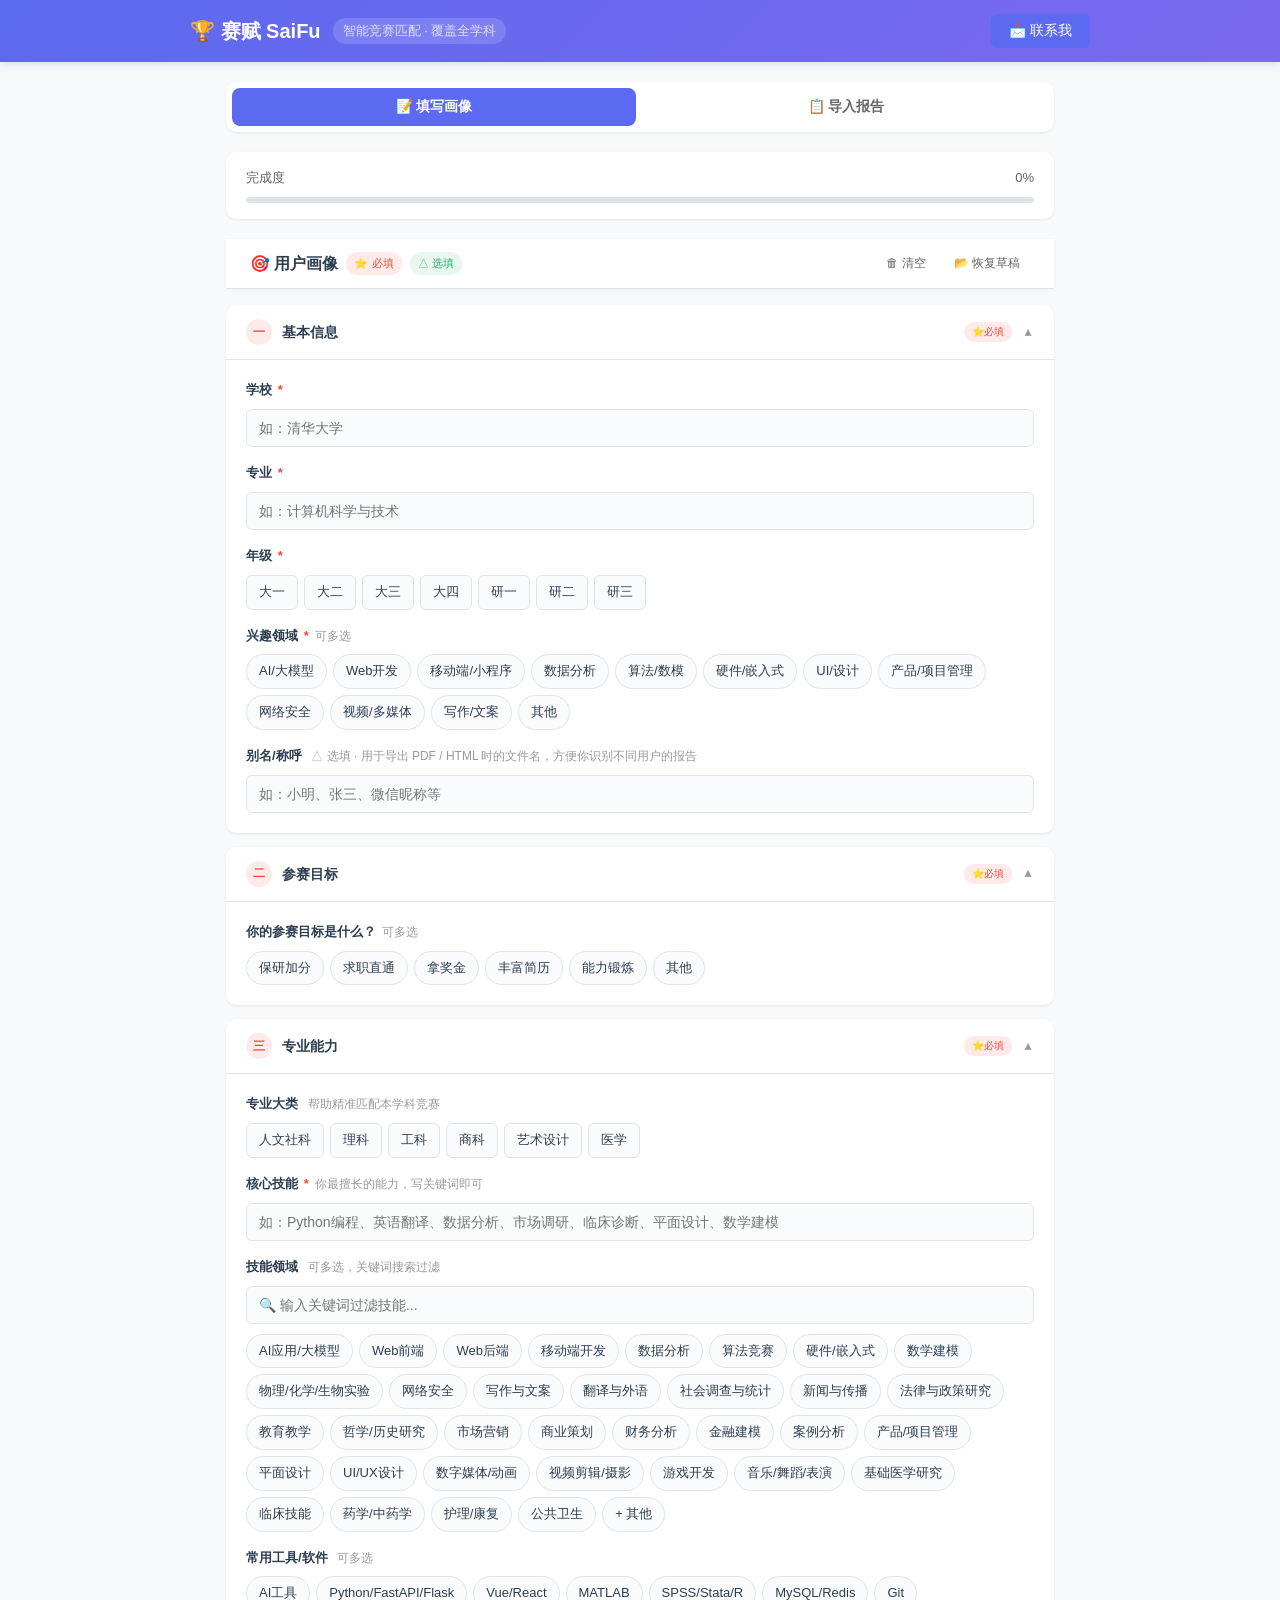
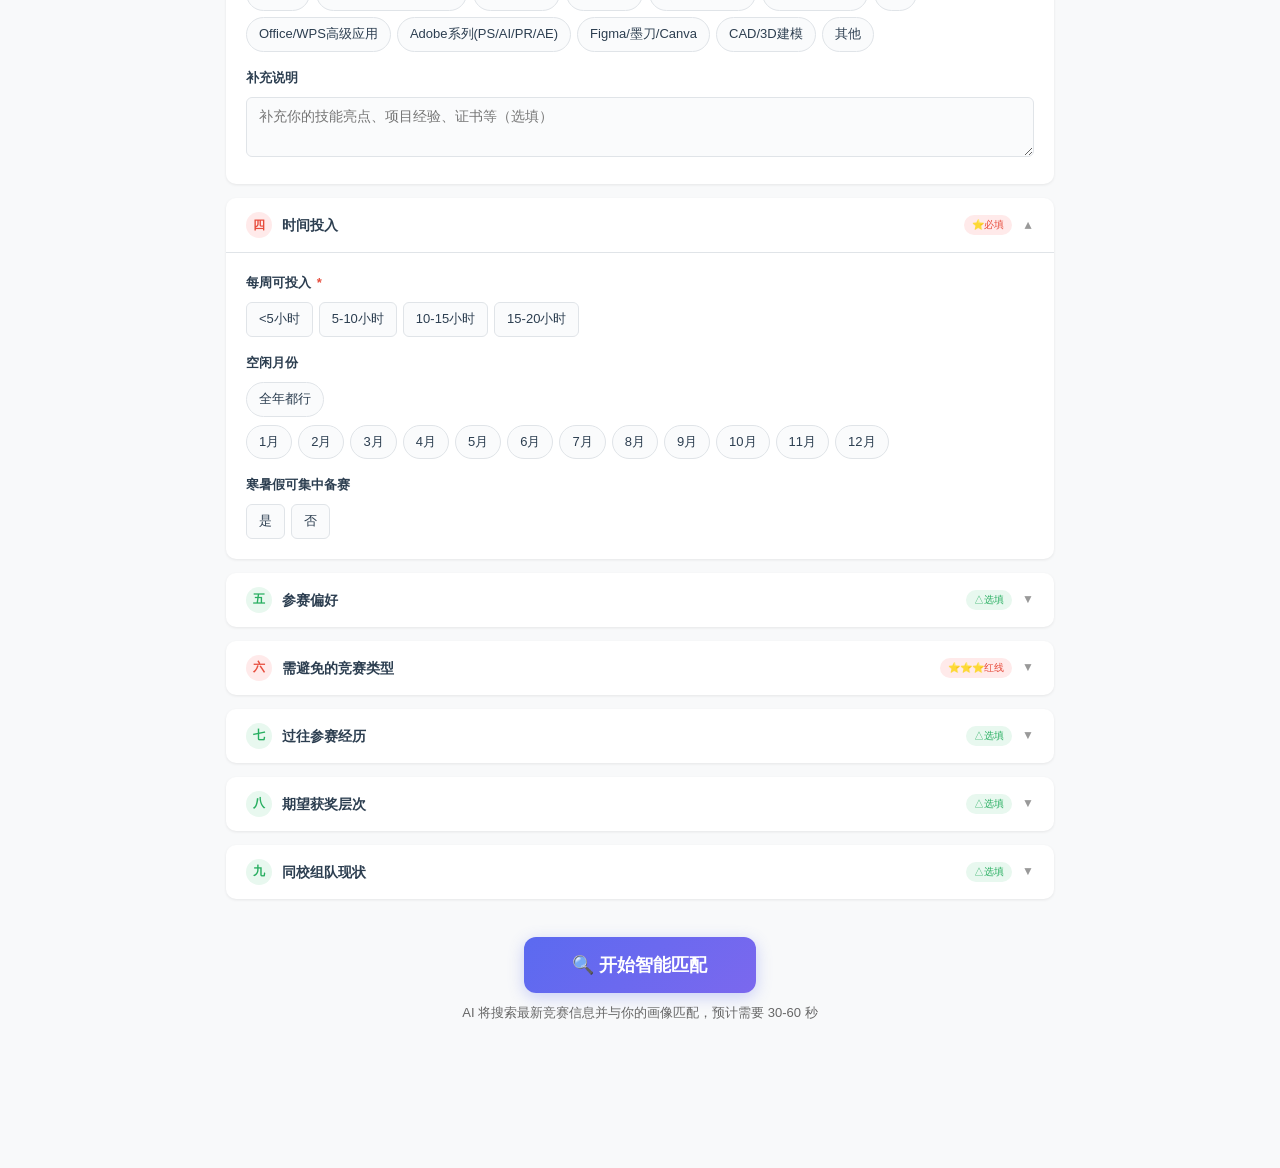
==== saifu/index.html @ d4b2bee2 "feat: 竞赛卡片折叠展示 - 卡片默认折叠，只显示竞赛名/匹配度/类别/焦点/截止日期 - 点击标题行展开完整内容（竞赛内容/匹配理由/好处/避坑/推荐指数） - 折叠态分数缩小、去分隔线，展开态" ====
<!DOCTYPE html>
<html lang="zh-CN">
<head>
<meta charset="UTF-8">
<meta name="viewport" content="width=device-width, initial-scale=1.0">
<title>赛赋 SaiFu - 智能竞赛匹配</title>
<link rel="stylesheet" href="css/style.css">
<style>
/* ══════════════════════════════════════════
   表单样式 — 来自用户画像表单，适配 saifu
   ══════════════════════════════════════════ */
:root {
  --bg: #f8f9fa; --card-bg: #fff; --text-main: #2c3e50; --text-secondary: #666;
  --border: #e0e4e8; --accent: #5b6af0; --accent-light: #eef0ff;
  --accent-hover: #4a55d4; --required: #e74c3c; --optional: #27ae60;
  --shadow: 0 1px 3px rgba(0,0,0,0.08); --radius: 10px;
}
body { font-family: -apple-system,BlinkMacSystemFont,"Segoe UI","PingFang SC","Microsoft YaHei",sans-serif; background: var(--bg); color: var(--text-main); line-height: 1.6; padding-bottom: 100px; }

.btn {
  padding: 8px 18px; border: none; border-radius: 6px; font-size: 14px; cursor: pointer;
  font-weight: 500; transition: all 0.2s; display: inline-flex; align-items: center; gap: 6px;
}
.btn-primary { background: var(--accent); color: #fff; }
.btn-primary:hover { background: var(--accent-hover); }
.btn-outline { background: #fff; color: var(--accent); border: 1px solid var(--accent); }
.btn-outline:hover { background: var(--accent-light); }
.btn-ghost { background: transparent; color: var(--text-secondary); }
.btn-ghost:hover { background: #f0f0f0; }
.btn-sm { padding: 4px 10px; font-size: 12px; }

.header { background: #fff; border-bottom: 1px solid var(--border); padding: 12px 24px; position: sticky; top: 56px; z-index: 99; box-shadow: 0 1px 4px rgba(0,0,0,0.04); display: flex; align-items: center; justify-content: space-between; flex-wrap: wrap; gap: 12px; }
.header h2 { font-size: 16px; font-weight: 700; color: var(--text-main); }
.header .badge { font-size: 11px; padding: 3px 8px; border-radius: 20px; font-weight: 500; }
.badge-required { background: #ffeaea; color: var(--required); }
.badge-optional { background: #e8f8ef; color: var(--optional); }
.header-actions { display: flex; gap: 8px; flex-wrap: wrap; }

/* 表单区块 — 复用 saifu 的 .section 结构 */
.section { background: #fff; border-radius: var(--radius); box-shadow: var(--shadow); margin-bottom: 14px; overflow: hidden; }
.section-header { padding: 14px 20px; cursor: pointer; display: flex; align-items: center; gap: 10px; user-select: none; transition: background 0.15s; }
.section-header:hover { background: #fafbfc; }
.section.open .section-header { border-bottom: 1px solid var(--border); }
.section-num { width: 26px; height: 26px; border-radius: 50%; display: flex; align-items: center; justify-content: center; font-size: 12px; font-weight: 700; flex-shrink: 0; }
.num-required { background: #ffeaea; color: var(--required); }
.num-optional { background: #e8f8ef; color: var(--optional); }
.section-title { flex: 1; font-size: 14px; font-weight: 600; }
.section-badge { font-size: 10px; padding: 2px 8px; border-radius: 10px; }
.section-arrow { font-size: 12px; color: #999; transition: transform 0.3s; }
.section.open .section-arrow { transform: rotate(180deg); }
.section-body { display: none; padding: 20px; }
.section.open .section-body { display: block; }

.field { margin-bottom: 16px; }
.field:last-child { margin-bottom: 0; }
.field-label { font-size: 13px; font-weight: 600; color: var(--text-main); margin-bottom: 8px; display: block; }
.field-label .required-star { color: var(--required); margin-left: 2px; }
.field-hint { font-size: 12px; color: #999; font-weight: 400; margin-left: 6px; }

input[type="text"], input[type="url"], textarea, select {
  width: 100%; padding: 10px 12px; border: 1px solid var(--border); border-radius: 6px;
  font-size: 14px; font-family: inherit; color: var(--text-main); background: #fafbfc;
  transition: border 0.2s, box-shadow 0.2s;
}
input:focus, textarea:focus, select:focus { outline: none; border-color: var(--accent); box-shadow: 0 0 0 3px var(--accent-light); }
textarea { resize: vertical; min-height: 60px; }

.option-group { display: flex; flex-wrap: wrap; gap: 6px; }
.option-item { display: flex; align-items: center; gap: 6px; }
.option-item input[type="checkbox"], .option-item input[type="radio"] { display: none; }
.option-tag {
  display: inline-flex; align-items: center; gap: 4px;
  padding: 6px 12px; border: 1px solid var(--border); border-radius: 20px;
  font-size: 13px; cursor: pointer; transition: all 0.15s; background: #fafbfc;
  user-select: none;
}
.option-tag:hover { border-color: var(--accent); background: var(--accent-light); }
.option-item input:checked + .option-tag { background: var(--accent); color: #fff; border-color: var(--accent); }
.option-group.radio-group .option-tag { border-radius: 6px; }

.inline-other { margin-top: 6px; display: none; padding-left: 4px; }
.inline-other.show { display: flex; gap: 8px; align-items: center; }
.inline-other input { width: 200px; }
.sub-field { margin-left: 24px; padding-left: 12px; border-left: 2px solid var(--border); }

/* 卡片折叠 */
.comp-card.collapsed .card-body,
.comp-card.collapsed .card-footer { display: none; }
.comp-card .card-header { cursor: pointer; user-select: none; }
.comp-card.collapsed .card-header { border-bottom: none; }
.comp-card.collapsed .card-score { font-size: 18px; font-weight: 700; }
.comp-card .card-toggle { font-size: 11px; color: #bbb; transition: transform 0.3s; margin-left: auto; }
.comp-card:not(.collapsed) .card-toggle { transform: rotate(180deg); color: var(--accent); }
.tag-deadline { background: #fce4ec; color: #c62828; }

/* 技能搜索过滤 */
.skill-filter {
  width: 100%; padding: 9px 12px; border: 1px solid var(--border); border-radius: 8px;
  font-size: 13px; background: #fafbfc; transition: border 0.2s, box-shadow 0.2s;
}
.skill-filter:focus { outline: none; border-color: var(--accent); box-shadow: 0 0 0 3px var(--accent-light); }
.option-item.skill-hidden { display: none; }
.no-skill-match { display: none; font-size: 13px; color: #999; padding: 8px 0; }
.no-skill-match.show { display: block; }

/* Toast */
.toast { position: fixed; bottom: 30px; left: 50%; transform: translateX(-50%); background: #333; color: #fff; padding: 10px 24px; border-radius: 20px; font-size: 14px; z-index: 2000; opacity: 0; transition: opacity 0.3s; pointer-events: none; }
.toast.show { opacity: 1; }

/* ── 调研历史面板 ── */
.history-panel { background: #fff; border-radius: var(--radius); box-shadow: var(--shadow); margin-bottom: 14px; overflow: hidden; display: none; }
.history-panel.show { display: block; }
.history-header { padding: 12px 20px; display: flex; align-items: center; justify-content: space-between; border-bottom: 1px solid var(--border); }
.history-header h3 { font-size: 14px; font-weight: 600; }
.history-clear { font-size: 12px; color: #999; cursor: pointer; background: none; border: none; }
.history-clear:hover { color: var(--required); }
.history-item { border-bottom: 1px solid #f0f0f0; }
.history-item:last-child { border-bottom: none; }
.history-item-bar { padding: 10px 20px; cursor: pointer; display: flex; align-items: center; gap: 10px; user-select: none; transition: background 0.15s; }
.history-item-bar:hover { background: #fafbfc; }
.history-dot { width: 8px; height: 8px; border-radius: 50%; background: var(--accent); flex-shrink: 0; }
.history-time { font-size: 12px; color: #999; white-space: nowrap; }
.history-alias { font-size: 13px; font-weight: 600; color: var(--text-main); }
.history-count { font-size: 12px; color: var(--text-secondary); margin-left: auto; white-space: nowrap; }
.history-arrow { font-size: 10px; color: #999; transition: transform 0.3s; flex-shrink: 0; }
.history-item.open .history-arrow { transform: rotate(180deg); }
.history-item-delete { font-size: 11px; color: #ccc; cursor: pointer; background: none; border: none; padding: 2px 6px; flex-shrink: 0; }
.history-item-delete:hover { color: var(--required); }
.history-body { display: none; padding: 0 20px 16px; border-top: 1px dashed #eee; }
.history-item.open .history-body { display: block; }
.history-body .card-grid { margin-top: 12px; }
.history-empty { padding: 20px; text-align: center; color: #999; font-size: 13px; }

@media (max-width: 600px) {
  .container { padding: 12px 10px; }
  .section-body { padding: 14px; }
  .option-group { gap: 6px; }
  .option-tag {
    padding: 9px 14px; font-size: 14px; min-height: 44px;
    display: inline-flex; align-items: center;
  }
  .header { padding: 10px 14px; flex-direction: column; align-items: flex-start; }
  .header h2 { font-size: 14px; }
}
</style>
</head>
<body>

<!-- 顶部导航栏 -->
<nav class="navbar">
  <div class="nav-inner">
    <a href="#" class="nav-brand">🏆 赛赋 SaiFu</a>
    <span class="nav-tag">智能竞赛匹配 · 覆盖全学科</span>
    <button class="btn btn-primary btn-contact" onclick="showContactModal()" style="margin-left:auto;">📩 联系我</button>
  </div>
</nav>

<div class="container">

  <!-- Tab 切换 -->
  <div class="tab-switch">
    <button class="tab-btn active" id="tabFormBtn" onclick="switchTab('form')">📝 填写画像</button>
    <button class="tab-btn" id="tabImportBtn" onclick="switchTab('import')">📋 导入报告</button>
  </div>

  <!-- 进度条 -->
  <div class="progress-wrap">
    <div class="progress-info"><span>完成度</span><span id="progressPercent">0%</span></div>
    <div class="progress-track"><div class="progress-fill" id="progressFill"></div></div>
  </div>

  <!-- 表单区 -->
  <div id="formArea">
    <div class="header">
      <div style="display:flex;align-items:center;gap:8px;flex-wrap:wrap;">
        <h2>🎯 用户画像</h2>
        <span class="badge badge-required">⭐ 必填</span>
        <span class="badge badge-optional">△ 选填</span>
      </div>
      <div class="header-actions">
        <button class="btn btn-ghost btn-sm" onclick="clearForm()" title="清除所有填写内容">🗑 清空</button>
        <button class="btn btn-ghost btn-sm" onclick="loadSaved()" title="恢复上次保存的草稿">📂 恢复草稿</button>
      </div>
    </div>

    <form id="profileForm" onsubmit="return false;" style="margin-top:16px;">

    <!-- ===== 一、基本信息 ===== -->
    <div class="section open" id="sec-basic">
      <div class="section-header" onclick="toggleFormSection('sec-basic')">
        <span class="section-num num-required">一</span>
        <span class="section-title">基本信息</span>
        <span class="section-badge badge-required">⭐必填</span>
        <span class="section-arrow">▼</span>
      </div>
      <div class="section-body">
        <div class="field">
          <label class="field-label">学校 <span class="required-star">*</span></label>
          <input type="text" id="school" placeholder="如：清华大学" oninput="autoSave()">
        </div>
        <div class="field">
          <label class="field-label">专业 <span class="required-star">*</span></label>
          <input type="text" id="major" placeholder="如：计算机科学与技术" oninput="autoSave()">
        </div>
        <div class="field">
          <label class="field-label">年级 <span class="required-star">*</span></label>
          <div class="option-group radio-group" id="grade-group">
            <label class="option-item"><input type="radio" name="grade" value="大一" onchange="autoSave()"><span class="option-tag">大一</span></label>
            <label class="option-item"><input type="radio" name="grade" value="大二" onchange="autoSave()"><span class="option-tag">大二</span></label>
            <label class="option-item"><input type="radio" name="grade" value="大三" onchange="autoSave()"><span class="option-tag">大三</span></label>
            <label class="option-item"><input type="radio" name="grade" value="大四" onchange="autoSave()"><span class="option-tag">大四</span></label>
            <label class="option-item"><input type="radio" name="grade" value="研一" onchange="autoSave()"><span class="option-tag">研一</span></label>
            <label class="option-item"><input type="radio" name="grade" value="研二" onchange="autoSave()"><span class="option-tag">研二</span></label>
            <label class="option-item"><input type="radio" name="grade" value="研三" onchange="autoSave()"><span class="option-tag">研三</span></label>
          </div>
        </div>
        <div class="field">
          <label class="field-label">兴趣领域 <span class="required-star">*</span><span class="field-hint">可多选</span></label>
          <div class="option-group" id="interests-group">
            <label class="option-item"><input type="checkbox" name="interests" value="AI/大模型" onchange="autoSave()"><span class="option-tag">AI/大模型</span></label>
            <label class="option-item"><input type="checkbox" name="interests" value="Web开发" onchange="autoSave()"><span class="option-tag">Web开发</span></label>
            <label class="option-item"><input type="checkbox" name="interests" value="移动端/小程序" onchange="autoSave()"><span class="option-tag">移动端/小程序</span></label>
            <label class="option-item"><input type="checkbox" name="interests" value="数据分析" onchange="autoSave()"><span class="option-tag">数据分析</span></label>
            <label class="option-item"><input type="checkbox" name="interests" value="算法/数模" onchange="autoSave()"><span class="option-tag">算法/数模</span></label>
            <label class="option-item"><input type="checkbox" name="interests" value="硬件/嵌入式" onchange="autoSave()"><span class="option-tag">硬件/嵌入式</span></label>
            <label class="option-item"><input type="checkbox" name="interests" value="UI/设计" onchange="autoSave()"><span class="option-tag">UI/设计</span></label>
            <label class="option-item"><input type="checkbox" name="interests" value="产品/项目管理" onchange="autoSave()"><span class="option-tag">产品/项目管理</span></label>
            <label class="option-item"><input type="checkbox" name="interests" value="网络安全" onchange="autoSave()"><span class="option-tag">网络安全</span></label>
            <label class="option-item"><input type="checkbox" name="interests" value="视频/多媒体" onchange="autoSave()"><span class="option-tag">视频/多媒体</span></label>
            <label class="option-item"><input type="checkbox" name="interests" value="写作/文案" onchange="autoSave()"><span class="option-tag">写作/文案</span></label>
            <label class="option-item"><input type="checkbox" name="interests" value="__OTHER__" onchange="toggleOther('interests-other');autoSave()"><span class="option-tag">其他</span></label>
          </div>
          <div class="inline-other" id="interests-other-wrap">
            <input type="text" id="interests-other" placeholder="请输入其他兴趣领域" oninput="autoSave()">
          </div>
        </div>
        <div class="field">
          <label class="field-label">别名/称呼 <span class="field-hint">△ 选填 · 用于导出 PDF / HTML 时的文件名，方便你识别不同用户的报告</span></label>
          <input type="text" id="alias" placeholder="如：小明、张三、微信昵称等" oninput="autoSave()">
        </div>
      </div>
    </div>

    <!-- ===== 二、参赛目标 ===== -->
    <div class="section open" id="sec-goals">
      <div class="section-header" onclick="toggleFormSection('sec-goals')">
        <span class="section-num num-required">二</span>
        <span class="section-title">参赛目标</span>
        <span class="section-badge badge-required">⭐必填</span>
        <span class="section-arrow">▼</span>
      </div>
      <div class="section-body">
        <div class="field">
          <label class="field-label">你的参赛目标是什么？<span class="field-hint">可多选</span></label>
          <div class="option-group" id="goals-group">
            <label class="option-item"><input type="checkbox" name="goals" value="保研加分" onchange="autoSave()"><span class="option-tag">保研加分</span></label>
            <label class="option-item"><input type="checkbox" name="goals" value="求职直通" onchange="autoSave()"><span class="option-tag">求职直通</span></label>
            <label class="option-item"><input type="checkbox" name="goals" value="拿奖金" onchange="autoSave()"><span class="option-tag">拿奖金</span></label>
            <label class="option-item"><input type="checkbox" name="goals" value="丰富简历" onchange="autoSave()"><span class="option-tag">丰富简历</span></label>
            <label class="option-item"><input type="checkbox" name="goals" value="能力锻炼" onchange="autoSave()"><span class="option-tag">能力锻炼</span></label>
            <label class="option-item"><input type="checkbox" name="goals" value="__OTHER__" onchange="toggleOther('goals-other');autoSave()"><span class="option-tag">其他</span></label>
          </div>
          <div class="inline-other" id="goals-other-wrap">
            <input type="text" id="goals-other" placeholder="请输入其他目标" oninput="autoSave()">
          </div>
        </div>
      </div>
    </div>

    <!-- ===== 三、专业能力 ===== -->
    <div class="section open" id="sec-skills">
      <div class="section-header" onclick="toggleFormSection('sec-skills')">
        <span class="section-num num-required">三</span>
        <span class="section-title">专业能力</span>
        <span class="section-badge badge-required">⭐必填</span>
        <span class="section-arrow">▼</span>
      </div>
      <div class="section-body">
        <div class="field">
          <label class="field-label">专业大类 <span class="field-hint">帮助精准匹配本学科竞赛</span></label>
          <div class="option-group radio-group" id="major-category-group">
            <label class="option-item"><input type="radio" name="major-category" value="人文社科" onchange="autoSave()"><span class="option-tag">人文社科</span></label>
            <label class="option-item"><input type="radio" name="major-category" value="理科" onchange="autoSave()"><span class="option-tag">理科</span></label>
            <label class="option-item"><input type="radio" name="major-category" value="工科" onchange="autoSave()"><span class="option-tag">工科</span></label>
            <label class="option-item"><input type="radio" name="major-category" value="商科" onchange="autoSave()"><span class="option-tag">商科</span></label>
            <label class="option-item"><input type="radio" name="major-category" value="艺术设计" onchange="autoSave()"><span class="option-tag">艺术设计</span></label>
            <label class="option-item"><input type="radio" name="major-category" value="医学" onchange="autoSave()"><span class="option-tag">医学</span></label>
          </div>
        </div>
        <div class="field">
          <label class="field-label">核心技能 <span class="required-star">*</span><span class="field-hint">你最擅长的能力，写关键词即可</span></label>
          <input type="text" id="core-skills" placeholder="如：Python编程、英语翻译、数据分析、市场调研、临床诊断、平面设计、数学建模" oninput="autoSave()">
        </div>
        <div class="field">
          <label class="field-label">技能领域 <span class="field-hint">可多选，关键词搜索过滤</span></label>
          <input type="text" class="skill-filter" id="skill-filter" placeholder="🔍 输入关键词过滤技能..." oninput="filterSkillTags()" style="margin-bottom:10px;">
          <div class="no-skill-match" id="no-skill-match">⚠️ 没有匹配的技能，试试其他关键词</div>
          <div class="option-group" id="tech-direction-group">
            <!-- 技术与工程 -->
            <label class="option-item" data-skill-keywords="ai 人工智能 大模型 llm"><input type="checkbox" name="tech-direction" value="AI应用/大模型" onchange="autoSave()"><span class="option-tag">AI应用/大模型</span></label>
            <label class="option-item" data-skill-keywords="前端 web react vue 编程"><input type="checkbox" name="tech-direction" value="Web前端" onchange="autoSave()"><span class="option-tag">Web前端</span></label>
            <label class="option-item" data-skill-keywords="后端 服务端 编程 api"><input type="checkbox" name="tech-direction" value="Web后端" onchange="autoSave()"><span class="option-tag">Web后端</span></label>
            <label class="option-item" data-skill-keywords="移动 app ios android 手机"><input type="checkbox" name="tech-direction" value="移动端开发" onchange="autoSave()"><span class="option-tag">移动端开发</span></label>
            <label class="option-item" data-skill-keywords="数据 统计 python pandas 可视化"><input type="checkbox" name="tech-direction" value="数据分析" onchange="autoSave()"><span class="option-tag">数据分析</span></label>
            <label class="option-item" data-skill-keywords="算法 竞赛 leetcode acm"><input type="checkbox" name="tech-direction" value="算法竞赛" onchange="autoSave()"><span class="option-tag">算法竞赛</span></label>
            <label class="option-item" data-skill-keywords="硬件 嵌入式 单片机 iot"><input type="checkbox" name="tech-direction" value="硬件/嵌入式" onchange="autoSave()"><span class="option-tag">硬件/嵌入式</span></label>
            <label class="option-item" data-skill-keywords="数学 建模 优化 仿真"><input type="checkbox" name="tech-direction" value="数学建模" onchange="autoSave()"><span class="option-tag">数学建模</span></label>
            <label class="option-item" data-skill-keywords="物理 化学 生物 实验 科研"><input type="checkbox" name="tech-direction" value="物理/化学/生物实验" onchange="autoSave()"><span class="option-tag">物理/化学/生物实验</span></label>
            <label class="option-item" data-skill-keywords="安全 网络 渗透 加密 攻防"><input type="checkbox" name="tech-direction" value="网络安全" onchange="autoSave()"><span class="option-tag">网络安全</span></label>
            <!-- 人文社科 -->
            <label class="option-item" data-skill-keywords="写作 文案 内容 编辑 文字"><input type="checkbox" name="tech-direction" value="写作与文案" onchange="autoSave()"><span class="option-tag">写作与文案</span></label>
            <label class="option-item" data-skill-keywords="翻译 外语 英语 日语 语言"><input type="checkbox" name="tech-direction" value="翻译与外语" onchange="autoSave()"><span class="option-tag">翻译与外语</span></label>
            <label class="option-item" data-skill-keywords="调查 统计 问卷 社会 调研"><input type="checkbox" name="tech-direction" value="社会调查与统计" onchange="autoSave()"><span class="option-tag">社会调查与统计</span></label>
            <label class="option-item" data-skill-keywords="新闻 传播 媒体 运营 自媒体"><input type="checkbox" name="tech-direction" value="新闻与传播" onchange="autoSave()"><span class="option-tag">新闻与传播</span></label>
            <label class="option-item" data-skill-keywords="法律 政策 法规 研究"><input type="checkbox" name="tech-direction" value="法律与政策研究" onchange="autoSave()"><span class="option-tag">法律与政策研究</span></label>
            <label class="option-item" data-skill-keywords="教育 教学 培训 课程"><input type="checkbox" name="tech-direction" value="教育教学" onchange="autoSave()"><span class="option-tag">教育教学</span></label>
            <label class="option-item" data-skill-keywords="哲学 历史 人文 理论"><input type="checkbox" name="tech-direction" value="哲学/历史研究" onchange="autoSave()"><span class="option-tag">哲学/历史研究</span></label>
            <!-- 商科 -->
            <label class="option-item" data-skill-keywords="营销 市场 推广 品牌 运营"><input type="checkbox" name="tech-direction" value="市场营销" onchange="autoSave()"><span class="option-tag">市场营销</span></label>
            <label class="option-item" data-skill-keywords="商业 策划 创业 计划书 bp"><input type="checkbox" name="tech-direction" value="商业策划" onchange="autoSave()"><span class="option-tag">商业策划</span></label>
            <label class="option-item" data-skill-keywords="财务 会计 审计 报表"><input type="checkbox" name="tech-direction" value="财务分析" onchange="autoSave()"><span class="option-tag">财务分析</span></label>
            <label class="option-item" data-skill-keywords="金融 建模 投资 量化"><input type="checkbox" name="tech-direction" value="金融建模" onchange="autoSave()"><span class="option-tag">金融建模</span></label>
            <label class="option-item" data-skill-keywords="案例 分析 咨询 战略"><input type="checkbox" name="tech-direction" value="案例分析" onchange="autoSave()"><span class="option-tag">案例分析</span></label>
            <label class="option-item" data-skill-keywords="产品 项目管理 pm 经理"><input type="checkbox" name="tech-direction" value="产品/项目管理" onchange="autoSave()"><span class="option-tag">产品/项目管理</span></label>
            <!-- 设计与创意 -->
            <label class="option-item" data-skill-keywords="平面 设计 ps 视觉 海报"><input type="checkbox" name="tech-direction" value="平面设计" onchange="autoSave()"><span class="option-tag">平面设计</span></label>
            <label class="option-item" data-skill-keywords="ui ux 交互 界面 用户体验"><input type="checkbox" name="tech-direction" value="UI/UX设计" onchange="autoSave()"><span class="option-tag">UI/UX设计</span></label>
            <label class="option-item" data-skill-keywords="数字媒体 动画 3d 多媒体"><input type="checkbox" name="tech-direction" value="数字媒体/动画" onchange="autoSave()"><span class="option-tag">数字媒体/动画</span></label>
            <label class="option-item" data-skill-keywords="视频 剪辑 摄影 拍摄 后期"><input type="checkbox" name="tech-direction" value="视频剪辑/摄影" onchange="autoSave()"><span class="option-tag">视频剪辑/摄影</span></label>
            <label class="option-item" data-skill-keywords="游戏 开发 unity unreal 引擎"><input type="checkbox" name="tech-direction" value="游戏开发" onchange="autoSave()"><span class="option-tag">游戏开发</span></label>
            <label class="option-item" data-skill-keywords="音乐 舞蹈 表演 艺术 舞台"><input type="checkbox" name="tech-direction" value="音乐/舞蹈/表演" onchange="autoSave()"><span class="option-tag">音乐/舞蹈/表演</span></label>
            <!-- 医学 -->
            <label class="option-item" data-skill-keywords="医学 基础 研究 实验 生物"><input type="checkbox" name="tech-direction" value="基础医学研究" onchange="autoSave()"><span class="option-tag">基础医学研究</span></label>
            <label class="option-item" data-skill-keywords="临床 技能 诊断 治疗"><input type="checkbox" name="tech-direction" value="临床技能" onchange="autoSave()"><span class="option-tag">临床技能</span></label>
            <label class="option-item" data-skill-keywords="药学 中药 药物 制剂"><input type="checkbox" name="tech-direction" value="药学/中药学" onchange="autoSave()"><span class="option-tag">药学/中药学</span></label>
            <label class="option-item" data-skill-keywords="护理 康复 健康"><input type="checkbox" name="tech-direction" value="护理/康复" onchange="autoSave()"><span class="option-tag">护理/康复</span></label>
            <label class="option-item" data-skill-keywords="公共卫生 流行病 防疫 卫生"><input type="checkbox" name="tech-direction" value="公共卫生" onchange="autoSave()"><span class="option-tag">公共卫生</span></label>
            <label class="option-item"><input type="checkbox" name="tech-direction" value="__OTHER__" onchange="toggleOther('tech-direction-other');autoSave()"><span class="option-tag">+ 其他</span></label>
          </div>
          <div class="inline-other" id="tech-direction-other-wrap">
            <input type="text" id="tech-direction-other" placeholder="请输入其他技能领域" oninput="autoSave()">
          </div>
        </div>
        <div class="field">
          <label class="field-label">常用工具/软件 <span class="field-hint">可多选</span></label>
          <div class="option-group" id="tools-group" style="margin-bottom:4px;">
            <label class="option-item"><input type="checkbox" name="tools" value="ChatGPT/Claude/Copilot等AI工具" onchange="autoSave()"><span class="option-tag">AI工具</span></label>
            <label class="option-item"><input type="checkbox" name="tools" value="Python/FastAPI/Flask" onchange="autoSave()"><span class="option-tag">Python/FastAPI/Flask</span></label>
            <label class="option-item"><input type="checkbox" name="tools" value="Vue/React" onchange="autoSave()"><span class="option-tag">Vue/React</span></label>
            <label class="option-item"><input type="checkbox" name="tools" value="MATLAB" onchange="autoSave()"><span class="option-tag">MATLAB</span></label>
            <label class="option-item"><input type="checkbox" name="tools" value="SPSS/Stata/R" onchange="autoSave()"><span class="option-tag">SPSS/Stata/R</span></label>
            <label class="option-item"><input type="checkbox" name="tools" value="MySQL/Redis" onchange="autoSave()"><span class="option-tag">MySQL/Redis</span></label>
            <label class="option-item"><input type="checkbox" name="tools" value="Git" onchange="autoSave()"><span class="option-tag">Git</span></label>
            <label class="option-item"><input type="checkbox" name="tools" value="Office/WPS高级应用" onchange="autoSave()"><span class="option-tag">Office/WPS高级应用</span></label>
            <label class="option-item"><input type="checkbox" name="tools" value="Adobe系列(PS/AI/PR/AE)" onchange="autoSave()"><span class="option-tag">Adobe系列(PS/AI/PR/AE)</span></label>
            <label class="option-item"><input type="checkbox" name="tools" value="Figma/墨刀/Canva" onchange="autoSave()"><span class="option-tag">Figma/墨刀/Canva</span></label>
            <label class="option-item"><input type="checkbox" name="tools" value="CAD/3D建模" onchange="autoSave()"><span class="option-tag">CAD/3D建模</span></label>
            <label class="option-item"><input type="checkbox" name="tools" value="__OTHER__" onchange="toggleOther('tools-other');autoSave()"><span class="option-tag">其他</span></label>
          </div>
          <div class="inline-other" id="tools-other-wrap">
            <input type="text" id="tools-other" placeholder="请输入其他工具/软件" oninput="autoSave()">
          </div>
        </div>
        <div class="field">
          <label class="field-label">补充说明</label>
          <textarea id="skills-note" placeholder="补充你的技能亮点、项目经验、证书等（选填）" oninput="autoSave()"></textarea>
        </div>
      </div>
    </div>

    <!-- ===== 四、时间投入 ===== -->
    <div class="section open" id="sec-time">
      <div class="section-header" onclick="toggleFormSection('sec-time')">
        <span class="section-num num-required">四</span>
        <span class="section-title">时间投入</span>
        <span class="section-badge badge-required">⭐必填</span>
        <span class="section-arrow">▼</span>
      </div>
      <div class="section-body">
        <div class="field">
          <label class="field-label">每周可投入 <span class="required-star">*</span></label>
          <div class="option-group radio-group" id="weekly-hours-group">
            <label class="option-item"><input type="radio" name="weekly-hours" value="每周少于5小时" onchange="autoSave()"><span class="option-tag">&lt;5小时</span></label>
            <label class="option-item"><input type="radio" name="weekly-hours" value="每周5-10小时" onchange="autoSave()"><span class="option-tag">5-10小时</span></label>
            <label class="option-item"><input type="radio" name="weekly-hours" value="每周10-15小时" onchange="autoSave()"><span class="option-tag">10-15小时</span></label>
            <label class="option-item"><input type="radio" name="weekly-hours" value="每周15-20小时" onchange="autoSave()"><span class="option-tag">15-20小时</span></label>
          </div>
        </div>
        <div class="field">
          <label class="field-label">空闲月份</label>
          <div class="option-group" id="free-months-group" style="margin-bottom:8px;">
            <label class="option-item"><input type="checkbox" name="free-months" value="全年都行" onchange="handleYearRound(this);autoSave()"><span class="option-tag">全年都行</span></label>
          </div>
          <div id="specific-months-group" style="display:flex;flex-wrap:wrap;gap:6px;">
            <label class="option-item"><input type="checkbox" name="free-months" value="1月" onchange="autoSave()"><span class="option-tag">1月</span></label>
            <label class="option-item"><input type="checkbox" name="free-months" value="2月" onchange="autoSave()"><span class="option-tag">2月</span></label>
            <label class="option-item"><input type="checkbox" name="free-months" value="3月" onchange="autoSave()"><span class="option-tag">3月</span></label>
            <label class="option-item"><input type="checkbox" name="free-months" value="4月" onchange="autoSave()"><span class="option-tag">4月</span></label>
            <label class="option-item"><input type="checkbox" name="free-months" value="5月" onchange="autoSave()"><span class="option-tag">5月</span></label>
            <label class="option-item"><input type="checkbox" name="free-months" value="6月" onchange="autoSave()"><span class="option-tag">6月</span></label>
            <label class="option-item"><input type="checkbox" name="free-months" value="7月" onchange="autoSave()"><span class="option-tag">7月</span></label>
            <label class="option-item"><input type="checkbox" name="free-months" value="8月" onchange="autoSave()"><span class="option-tag">8月</span></label>
            <label class="option-item"><input type="checkbox" name="free-months" value="9月" onchange="autoSave()"><span class="option-tag">9月</span></label>
            <label class="option-item"><input type="checkbox" name="free-months" value="10月" onchange="autoSave()"><span class="option-tag">10月</span></label>
            <label class="option-item"><input type="checkbox" name="free-months" value="11月" onchange="autoSave()"><span class="option-tag">11月</span></label>
            <label class="option-item"><input type="checkbox" name="free-months" value="12月" onchange="autoSave()"><span class="option-tag">12月</span></label>
          </div>
        </div>
        <div class="field">
          <label class="field-label">寒暑假可集中备赛</label>
          <div class="option-group radio-group">
            <label class="option-item"><input type="radio" name="holiday-ready" value="是" onchange="autoSave()"><span class="option-tag">是</span></label>
            <label class="option-item"><input type="radio" name="holiday-ready" value="否" onchange="autoSave()"><span class="option-tag">否</span></label>
          </div>
        </div>
      </div>
    </div>

    <!-- ===== 五、参赛偏好 ===== -->
    <div class="section" id="sec-pref">
      <div class="section-header" onclick="toggleFormSection('sec-pref')">
        <span class="section-num num-optional">五</span>
        <span class="section-title">参赛偏好</span>
        <span class="section-badge badge-optional">△选填</span>
        <span class="section-arrow">▼</span>
      </div>
      <div class="section-body">
        <div class="field">
          <label class="field-label">赛事级别</label>
          <div class="option-group radio-group">
            <label class="option-item"><input type="radio" name="competition-level" value="不限" onchange="autoSave()"><span class="option-tag">不限</span></label>
            <label class="option-item"><input type="radio" name="competition-level" value="省级" onchange="autoSave()"><span class="option-tag">省级</span></label>
            <label class="option-item"><input type="radio" name="competition-level" value="国家级" onchange="autoSave()"><span class="option-tag">国家级</span></label>
            <label class="option-item"><input type="radio" name="competition-level" value="国际级" onchange="autoSave()"><span class="option-tag">国际级</span></label>
          </div>
        </div>
        <div class="field">
          <label class="field-label">个人/团队</label>
          <div class="option-group radio-group">
            <label class="option-item"><input type="radio" name="team-type" value="个人赛" onchange="autoSave()"><span class="option-tag">个人</span></label>
            <label class="option-item"><input type="radio" name="team-type" value="团队赛" onchange="autoSave()"><span class="option-tag">团队</span></label>
            <label class="option-item"><input type="radio" name="team-type" value="个人或团队均可" onchange="autoSave()"><span class="option-tag">均可</span></label>
          </div>
        </div>
        <div class="field">
          <label class="field-label">有指导老师吗</label>
          <div class="option-group radio-group">
            <label class="option-item"><input type="radio" name="has-advisor" value="有指导老师" onchange="autoSave()"><span class="option-tag">有</span></label>
            <label class="option-item"><input type="radio" name="has-advisor" value="没有指导老师" onchange="autoSave()"><span class="option-tag">暂无</span></label>
          </div>
        </div>
        <div class="field">
          <label class="field-label">接受跨校组队</label>
          <div class="option-group radio-group">
            <label class="option-item"><input type="radio" name="cross-school" value="可以跨校" onchange="autoSave()"><span class="option-tag">接受</span></label>
            <label class="option-item"><input type="radio" name="cross-school" value="不可以跨校" onchange="autoSave()"><span class="option-tag">不接受</span></label>
          </div>
        </div>
        <div class="field">
          <label class="field-label">比赛周期</label>
          <div class="option-group radio-group">
            <label class="option-item"><input type="radio" name="competition-duration" value="1天冲刺" onchange="autoSave()"><span class="option-tag">1天冲刺</span></label>
            <label class="option-item"><input type="radio" name="competition-duration" value="1-4周" onchange="autoSave()"><span class="option-tag">1-4周</span></label>
            <label class="option-item"><input type="radio" name="competition-duration" value="1-3个月" onchange="autoSave()"><span class="option-tag">1-3个月</span></label>
            <label class="option-item"><input type="radio" name="competition-duration" value="半年以上" onchange="autoSave()"><span class="option-tag">半年以上</span></label>
            <label class="option-item"><input type="radio" name="competition-duration" value="均可" onchange="autoSave()"><span class="option-tag">均可</span></label>
          </div>
        </div>
        <div class="field">
          <label class="field-label">比赛形式</label>
          <div class="option-group radio-group">
            <label class="option-item"><input type="radio" name="competition-format" value="线上提交" onchange="autoSave()"><span class="option-tag">线上提交</span></label>
            <label class="option-item"><input type="radio" name="competition-format" value="需现场答辩" onchange="autoSave()"><span class="option-tag">需现场答辩</span></label>
            <label class="option-item"><input type="radio" name="competition-format" value="均可" onchange="autoSave()"><span class="option-tag">均可</span></label>
          </div>
        </div>
        <div class="field">
          <label class="field-label">报名费</label>
          <div class="option-group radio-group">
            <label class="option-item"><input type="radio" name="registration-fee" value="免费" onchange="autoSave()"><span class="option-tag">免费优先</span></label>
            <label class="option-item"><input type="radio" name="registration-fee" value="100元以内" onchange="autoSave()"><span class="option-tag">200以内</span></label>
            <label class="option-item"><input type="radio" name="registration-fee" value="不限" onchange="autoSave()"><span class="option-tag">不限</span></label>
          </div>
        </div>
        <div class="field">
          <label class="field-label">语言</label>
          <div class="option-group radio-group">
            <label class="option-item"><input type="radio" name="language-pref" value="只中文" onchange="autoSave()"><span class="option-tag">只中文</span></label>
            <label class="option-item"><input type="radio" name="language-pref" value="英文也行" onchange="autoSave()"><span class="option-tag">英文也行</span></label>
          </div>
        </div>
      </div>
    </div>

    <!-- ===== 六、需避免的竞赛类型 ===== -->
    <div class="section" id="sec-avoid">
      <div class="section-header" onclick="toggleFormSection('sec-avoid')">
        <span class="section-num num-required">六</span>
        <span class="section-title">需避免的竞赛类型</span>
        <span class="section-badge badge-required">⭐⭐⭐红线</span>
        <span class="section-arrow">▼</span>
      </div>
      <div class="section-body">
        <div class="field">
          <label class="field-label">以下哪些类型你坚决不参加？<span class="field-hint">可多选，选中的会被排除</span></label>
          <div class="option-group" id="avoid-group">
            <label class="option-item"><input type="checkbox" name="avoid" value="纯商业计划书（无技术落地）" onchange="autoSave()"><span class="option-tag">纯商业计划书（无技术落地）</span></label>
            <label class="option-item"><input type="checkbox" name="avoid" value="纯笔试/死记硬背型" onchange="autoSave()"><span class="option-tag">纯笔试/死记硬背型</span></label>
            <label class="option-item"><input type="checkbox" name="avoid" value="需要长期出差/驻场" onchange="autoSave()"><span class="option-tag">需要长期出差/驻场</span></label>
            <label class="option-item"><input type="checkbox" name="avoid" value="报名费过高" onchange="toggleAvoidFee();autoSave()"><span class="option-tag">报名费过高</span></label>
            <label class="option-item"><input type="checkbox" name="avoid" value="对美术/设计有硬性要求" onchange="autoSave()"><span class="option-tag">对美术/设计有硬性要求</span></label>
            <label class="option-item"><input type="checkbox" name="avoid" value="必须全程线下" onchange="autoSave()"><span class="option-tag">必须全程线下</span></label>
            <label class="option-item"><input type="checkbox" name="avoid" value="比赛语言非中文" onchange="autoSave()"><span class="option-tag">比赛语言非中文</span></label>
            <label class="option-item"><input type="checkbox" name="avoid" value="__OTHER__" onchange="toggleOther('avoid-other');autoSave()"><span class="option-tag">其他</span></label>
          </div>
          <div class="inline-other" id="avoid-fee-wrap" style="margin-top:6px;">
            <span style="font-size:13px;color:#666;">超过</span>
            <input type="text" id="avoid-fee-amount" placeholder="金额" style="width:80px;display:inline;" oninput="autoSave()">
            <span style="font-size:13px;color:#666;">元不考虑</span>
          </div>
          <div class="inline-other" id="avoid-other-wrap">
            <input type="text" id="avoid-other" placeholder="请输入其他需避免的类型" oninput="autoSave()">
          </div>
        </div>
      </div>
    </div>

    <!-- ===== 七、过往参赛经历 ===== -->
    <div class="section" id="sec-history">
      <div class="section-header" onclick="toggleFormSection('sec-history')">
        <span class="section-num num-optional">七</span>
        <span class="section-title">过往参赛经历</span>
        <span class="section-badge badge-optional">△选填</span>
        <span class="section-arrow">▼</span>
      </div>
      <div class="section-body">
        <div class="field">
          <label class="field-label">最高获奖</label>
          <div class="option-group radio-group">
            <label class="option-item"><input type="radio" name="highest-award" value="无" onchange="autoSave()"><span class="option-tag">无</span></label>
            <label class="option-item"><input type="radio" name="highest-award" value="校级获奖" onchange="autoSave()"><span class="option-tag">校级</span></label>
            <label class="option-item"><input type="radio" name="highest-award" value="省级获奖" onchange="autoSave()"><span class="option-tag">省级</span></label>
            <label class="option-item"><input type="radio" name="highest-award" value="国家级获奖" onchange="autoSave()"><span class="option-tag">国家级</span></label>
            <label class="option-item"><input type="radio" name="highest-award" value="国际级获奖" onchange="autoSave()"><span class="option-tag">国际级</span></label>
          </div>
        </div>
        <div class="field">
          <label class="field-label">代表性项目<span class="field-hint">一句话说清楚你做了什么</span></label>
          <input type="text" id="project1" placeholder="项目1：如「用Python写了个自动抢课脚本」" oninput="autoSave()">
          <input type="text" id="project2" placeholder="项目2" style="margin-top:6px;" oninput="autoSave()">
          <input type="text" id="project3" placeholder="项目3" style="margin-top:6px;" oninput="autoSave()">
        </div>
        <div class="field">
          <label class="field-label">有作品集/GitHub吗</label>
          <div class="option-group radio-group" id="has-portfolio-group">
            <label class="option-item"><input type="radio" name="has-portfolio" value="有" onchange="togglePortfolioLink();autoSave()"><span class="option-tag">有</span></label>
            <label class="option-item"><input type="radio" name="has-portfolio" value="没有" onchange="togglePortfolioLink();autoSave()"><span class="option-tag">没有</span></label>
          </div>
          <div class="inline-other" id="portfolio-link-wrap">
            <input type="url" id="portfolio-link" placeholder="请输入链接" oninput="autoSave()">
          </div>
        </div>
      </div>
    </div>

    <!-- ===== 八、期望获奖层次 ===== -->
    <div class="section" id="sec-expectation">
      <div class="section-header" onclick="toggleFormSection('sec-expectation')">
        <span class="section-num num-optional">八</span>
        <span class="section-title">期望获奖层次</span>
        <span class="section-badge badge-optional">△选填</span>
        <span class="section-arrow">▼</span>
      </div>
      <div class="section-body">
        <div class="field">
          <label class="field-label">最低接受</label>
          <div class="option-group radio-group">
            <label class="option-item"><input type="radio" name="min-award" value="参与奖就行" onchange="autoSave()"><span class="option-tag">参与奖就行</span></label>
            <label class="option-item"><input type="radio" name="min-award" value="省级" onchange="autoSave()"><span class="option-tag">省级</span></label>
            <label class="option-item"><input type="radio" name="min-award" value="国家级" onchange="autoSave()"><span class="option-tag">国家级</span></label>
          </div>
        </div>
        <div class="field">
          <label class="field-label">理想目标</label>
          <input type="text" id="ideal-goal" placeholder="如：国家级一等奖" oninput="autoSave()">
        </div>
        <div class="field">
          <label class="field-label">策略</label>
          <div class="option-group radio-group">
            <label class="option-item"><input type="radio" name="strategy" value="含金量优先" onchange="autoSave()"><span class="option-tag">含金量优先</span></label>
            <label class="option-item"><input type="radio" name="strategy" value="兼顾含金量和概率" onchange="autoSave()"><span class="option-tag">兼顾含金量和概率</span></label>
            <label class="option-item"><input type="radio" name="strategy" value="拿奖概率优先" onchange="autoSave()"><span class="option-tag">拿奖概率优先</span></label>
          </div>
        </div>
      </div>
    </div>

    <!-- ===== 九、同校组队现状 ===== -->
    <div class="section" id="sec-team">
      <div class="section-header" onclick="toggleFormSection('sec-team')">
        <span class="section-num num-optional">九</span>
        <span class="section-title">同校组队现状</span>
        <span class="section-badge badge-optional">△选填</span>
        <span class="section-arrow">▼</span>
      </div>
      <div class="section-body">
        <div class="field">
          <label class="field-label">学校有实验室/战队吗</label>
          <div class="option-group radio-group">
            <label class="option-item"><input type="radio" name="has-lab" value="有" onchange="autoSave()"><span class="option-tag">有</span></label>
            <label class="option-item"><input type="radio" name="has-lab" value="没有" onchange="autoSave()"><span class="option-tag">没有</span></label>
            <label class="option-item"><input type="radio" name="has-lab" value="不清楚" onchange="autoSave()"><span class="option-tag">不清楚</span></label>
          </div>
        </div>
        <div class="field">
          <label class="field-label">愿意加入校内团队</label>
          <div class="option-group radio-group">
            <label class="option-item"><input type="radio" name="join-school-team" value="愿意" onchange="autoSave()"><span class="option-tag">愿意</span></label>
            <label class="option-item"><input type="radio" name="join-school-team" value="挑项目" onchange="autoSave()"><span class="option-tag">挑项目</span></label>
            <label class="option-item"><input type="radio" name="join-school-team" value="想自己组" onchange="autoSave()"><span class="option-tag">想自己组</span></label>
            <label class="option-item"><input type="radio" name="join-school-team" value="视情况" onchange="autoSave()"><span class="option-tag">视情况</span></label>
          </div>
        </div>
        <div class="field">
          <label class="field-label">需要匹配队友</label>
          <div class="option-group radio-group">
            <label class="option-item"><input type="radio" name="need-teammate" value="需要" onchange="autoSave()"><span class="option-tag">需要</span></label>
            <label class="option-item"><input type="radio" name="need-teammate" value="暂不需要" onchange="autoSave()"><span class="option-tag">暂不需要</span></label>
          </div>
        </div>
      </div>
    </div>

    </form>

    <!-- 匹配按钮 -->
    <div class="match-btn-wrap">
      <button class="btn-match" id="btnMatch" onclick="startMatch()">
        🔍 开始智能匹配
      </button>
      <p class="match-hint">AI 将搜索最新竞赛信息并与你的画像匹配，预计需要 30-60 秒</p>
    </div>
  </div>

  <!-- ── 导入报告面板 ── -->
  <div id="importArea" style="display:none;">
    <div class="section open" style="border-left: 3px solid var(--accent);">
      <div class="section-header" style="cursor:default;">
        <span class="section-num" style="background:var(--accent);">📋</span>
        <span class="section-title">粘贴用户报告</span>
        <span class="section-arrow" style="visibility:hidden;">▼</span>
      </div>
      <div class="section-body">
        <div class="field">
          <label class="field-label">用户微信发来的「赛赋·竞赛匹配报告」全文</label>
          <textarea id="reportText" placeholder="将用户微信发来的报告全文粘贴到这里...&#10;&#10;示例格式：&#10;📋 赛赋·竞赛匹配报告&#10;━━━━━━━━━━━━━━━━&#10;姓名：张三&#10;学校：清华大学&#10;专业：计算机科学与技术&#10;..." style="min-height:260px;font-size:13px;font-family:monospace;"></textarea>
        </div>
        <div class="match-btn-wrap">
          <button class="btn-match" id="btnResearch" onclick="startResearch()">
            🔍 开始调研
          </button>
          <p class="match-hint">AI 将解析报告数据，并对该用户进行个性化竞赛调研，预计需要 30-60 秒</p>
        </div>
      </div>
    </div>
  </div>

  <!-- 加载状态 -->
  <div id="loadingArea" style="display:none">
    <div class="loading-card">
      <div class="spinner"></div>
      <h3>AI 正在搜索和匹配竞赛...</h3>
      <div class="loading-steps">
        <div class="load-step" id="loadStep1">• 正在生成搜索关键词...</div>
        <div class="load-step" id="loadStep2">• 正在搜索最新竞赛信息...</div>
        <div class="load-step" id="loadStep3">• 正在进行 AI 智能匹配...</div>
        <div class="load-step" id="loadStep4">• 正在交叉验证和审查结果...</div>
      </div>
      <p class="loading-time">⏳ 预计需要 30-60 秒，请耐心等待</p>
    </div>
  </div>

  <!-- 错误提示 -->
  <div id="errorArea" style="display:none">
    <div class="error-card">
      <h3>⚠️ 匹配暂时不可用</h3>
      <p id="errorMsg">请稍后重试</p>
      <p class="error-hint">可能原因：网络波动 / 服务繁忙 / API 额度不足。如果多次失败，请联系小雷。</p>
      <button class="btn-retry" onclick="retryMatch()">🔄 重试</button>
    </div>
  </div>

  <!-- ══ 调研历史 ══ -->
  <div class="history-panel" id="historyPanel">
    <div class="history-header">
      <h3>📋 调研历史</h3>
      <button class="history-clear" onclick="clearAllHistory()">🗑 清空</button>
    </div>
    <div id="historyList"></div>
  </div>

  <!-- 结果展示 -->
  <div id="resultArea" style="display:none">
    <h2 class="result-title">🟢 报名中的竞赛</h2>
    <div class="card-grid" id="openCards"></div>

    <div id="resourceSection" style="display:none">
      <h2 class="result-title">📋 参考资源</h2>
      <div class="resource-list" id="resourceList"></div>
    </div>

    <div id="closedSection" style="display:none">
      <h2 class="result-title">🔴 已截止（可提前规划）</h2>
      <div class="card-grid" id="closedCards"></div>
    </div>

    <div class="tips-card" id="tipsArea"></div>

    <div id="adviceSection" style="display:none;">
      <h2 class="result-title">📝 备赛建议</h2>
      <div class="tips-card" id="adviceArea"></div>
    </div>

    <div id="risksSection" style="display:none;">
      <h2 class="result-title">⚠️ 风险提示</h2>
      <div class="tips-card" id="risksArea"></div>
    </div>

    <div class="tips-card" id="summaryArea" style="display:none;"></div>

    <!-- 导出按钮 -->
    <div class="export-buttons" id="exportButtons">
      <button class="btn btn-outline btn-export" onclick="printToPDF()">🖨 打印 PDF</button>
      <button class="btn btn-primary btn-export" onclick="saveAsHTML()">💾 保存 HTML</button>
      <p class="export-hint" id="exportHint1">💡 加载中...</p>
    </div>
  </div>

  <!-- ── 调研结果展示 ── -->
  <div id="researchResultArea" style="display:none">
    <h2 class="result-title">🏆 推荐竞赛</h2>
    <div class="card-grid" id="researchCards"></div>

    <div id="researchAdviceSection" style="display:none;">
      <h2 class="result-title">📝 备赛建议</h2>
      <div class="tips-card" id="researchAdvice"></div>
    </div>

    <div id="researchRisksSection" style="display:none;">
      <h2 class="result-title">⚠️ 风险提示</h2>
      <div class="tips-card" id="researchRisks"></div>
    </div>

    <div class="tips-card" id="researchSummaryArea" style="display:none;"></div>

    <!-- 导出按钮 -->
    <div class="export-buttons" id="researchExportButtons">
      <button class="btn btn-outline btn-export" onclick="printToPDF()">🖨 打印 PDF</button>
      <button class="btn btn-primary btn-export" onclick="saveAsHTML()">💾 保存 HTML</button>
      <p class="export-hint" id="exportHint2">💡 加载中...</p>
    </div>
  </div>

</div>

<!-- Toast -->
<div class="toast" id="toast"></div>

<!-- ── API Key 弹窗（免费次数用完后弹出）── -->
<div class="api-key-modal-overlay" id="apiKeyModal" onclick="hideApiKeyModal(true)">
  <div class="api-key-modal" onclick="event.stopPropagation()">
    <button class="api-key-modal-close" onclick="hideApiKeyModal(true)">&times;</button>
    <h3>🔐 免费次数已用完</h3>
    <p style="color:#666;font-size:13px;margin-bottom:16px;">
      你已使用 <strong id="apiKeyUsageCount">3</strong>/3 次免费匹配。继续使用需要你自己的 API Key。
    </p>

    <!-- 模型选择建议 -->
    <div class="api-key-tiers">
      <div class="tier-title">💡 模型越强，调研越精准 —— 但都很便宜</div>
      <div class="tier-row tier-pro">
        <span class="tier-name">🏆 旗舰</span>
        <span>DeepSeek v4-pro / 豆包 Pro</span>
        <span class="tier-price">~5 分/次</span>
        <span>重要比赛首选</span>
      </div>
      <div class="tier-row tier-mid">
        <span class="tier-name">⚡ 均衡</span>
        <span>DeepSeek v4-flash</span>
        <span class="tier-price">~1.6 分/次</span>
        <span>日常调研</span>
      </div>
      <div class="tier-row tier-lite">
        <span class="tier-name">💰 省钱</span>
        <span>豆包 Seed 2.0 Lite</span>
        <span class="tier-price">~1.5 分/次</span>
        <span>大量匹配</span>
      </div>
    </div>

    <!-- 两个平台注册入口 -->
    <div class="api-key-platforms">
      <a href="https://console.volcengine.com" target="_blank" class="platform-card">
        <span class="platform-icon">🌋</span>
        <span class="platform-name">火山引擎（豆包）</span>
        <span class="platform-bonus">新用户送 50 万 tokens</span>
        <span class="platform-arrow">去注册 →</span>
      </a>
      <a href="https://platform.deepseek.com" target="_blank" class="platform-card">
        <span class="platform-icon">🐳</span>
        <span class="platform-name">DeepSeek</span>
        <span class="platform-bonus">新用户送 1000 万 tokens</span>
        <span class="platform-arrow">去注册 →</span>
      </a>
    </div>

    <!-- Key 输入 -->
    <div class="api-key-input-row">
      <input type="password" id="apiKeyInput" placeholder="粘贴你的 API Key（如 sk-xxx 或 ark-xxx）" autocomplete="off">
    </div>
    <button class="btn btn-primary" onclick="submitApiKey()" style="width:100%;justify-content:center;">
      ✅ 确认使用
    </button>

    <!-- 信任保障 -->
    <div class="api-key-trust">
      <div class="trust-item">🔒 你的 Key <strong>只存在你的浏览器里</strong>，我们服务器收不到</div>
      <div class="trust-item">🗑 每次调用<strong>即用即弃</strong>，不记录、不存盘、不上传 GitHub</div>
      <div class="trust-item">👤 你自己去平台注册，<strong>你自己的账号你自己控制</strong></div>
    </div>
  </div>
</div>

<!-- 联系方式弹窗 -->
<div class="contact-modal-overlay" id="contactModal" onclick="hideContactModal(event)">
  <div class="contact-modal" onclick="event.stopPropagation()">
    <button class="contact-modal-close" onclick="hideContactModal()">&times;</button>
    <h3>📩 联系开发者</h3>
    <div class="contact-row">
      <span class="contact-label">微信号：</span>
      <span class="contact-value">g2l0u0e7oi</span>
    </div>
    <div class="contact-qr">
      <img src="images/wechat-qr.jpg" alt="微信二维码" style="max-width:200px;border-radius:8px;">
      <p style="font-size:12px;color:#999;margin-top:8px;">扫码添加，备注「赛赋」</p>
    </div>
  </div>
</div>

<style>
.contact-modal-overlay {
  display: none; position: fixed; top: 0; left: 0; width: 100%; height: 100%;
  background: rgba(0,0,0,0.4); z-index: 9999; justify-content: center; align-items: center;
}
.contact-modal-overlay.show { display: flex; }
.contact-modal {
  background: #fff; border-radius: 12px; padding: 30px 36px; max-width: 360px; width: 90%;
  text-align: center; position: relative; box-shadow: 0 8px 30px rgba(0,0,0,0.18);
}
.contact-modal h3 { margin: 0 0 20px; font-size: 18px; color: #2c3e50; }
.contact-modal-close {
  position: absolute; top: 10px; right: 14px; border: none; background: none;
  font-size: 24px; cursor: pointer; color: #999; line-height: 1;
}
.contact-row { margin-bottom: 16px; font-size: 15px; }
.contact-label { color: #666; }
.contact-value { font-weight: 600; color: #2c3e50; }
.contact-qr { border-top: 1px solid #eee; padding-top: 16px; }

/* 联系我按钮呼吸动画 */
.btn-contact {
  animation: contactPulse 2.5s ease-in-out infinite;
}
@keyframes contactPulse {
  0%, 100% { transform: scale(1); }
  50% { transform: scale(1.06); box-shadow: 0 0 12px rgba(91,106,240,0.35); }
}

/* Tab 切换 */
.tab-switch { display: flex; gap: 8px; margin-bottom: 20px; background: #fff; border-radius: var(--radius); padding: 6px; box-shadow: var(--shadow); }
.tab-btn { flex: 1; padding: 10px 20px; border: none; border-radius: 8px; font-size: 14px; font-weight: 600; cursor: pointer; background: transparent; color: var(--text-secondary); transition: all 0.2s; }
.tab-btn:hover { color: var(--accent); background: var(--accent-light); }
.tab-btn.active { background: var(--accent); color: #fff; }

/* 调研风险项 */
.risk-item { padding: 12px 0; border-bottom: 1px solid #f0f0f0; }
.risk-item:last-child { border-bottom: none; }
.risk-type { font-weight: 600; font-size: 14px; color: var(--required); margin-bottom: 4px; }
.risk-detail { font-size: 13px; color: var(--text-secondary); margin-bottom: 6px; }
.risk-solution { font-size: 13px; color: var(--optional); font-weight: 500; }

/* ── API Key 弹窗 ── */
.api-key-modal-overlay {
  display: none; position: fixed; top: 0; left: 0; width: 100%; height: 100%;
  background: rgba(0,0,0,0.45); z-index: 10000; justify-content: center; align-items: center;
}
.api-key-modal-overlay.show { display: flex; }
.api-key-modal {
  background: #fff; border-radius: 14px; padding: 28px 32px; max-width: 480px; width: 92%;
  max-height: 90vh; overflow-y: auto; position: relative;
  box-shadow: 0 12px 40px rgba(0,0,0,0.2);
}
.api-key-modal h3 { margin: 0 0 8px; font-size: 18px; color: #2c3e50; }
.api-key-modal-close {
  position: absolute; top: 10px; right: 14px; border: none; background: none;
  font-size: 24px; cursor: pointer; color: #999; line-height: 1;
}
/* 模型档位参考 */
.api-key-tiers {
  background: #f8f9fa; border-radius: 8px; padding: 10px 14px; margin-bottom: 16px;
  font-size: 12px;
}
.tier-title { font-weight: 600; margin-bottom: 8px; color: #2c3e50; font-size: 13px; }
.tier-row {
  display: grid; grid-template-columns: 50px 1fr 60px 80px; gap: 6px;
  padding: 5px 0; border-bottom: 1px solid #eee; align-items: center;
}
.tier-row:last-child { border-bottom: none; }
.tier-name { font-weight: 600; }
.tier-price { color: var(--accent); font-weight: 600; text-align: center; }
/* 平台注册卡片 */
.api-key-platforms { display: flex; gap: 10px; margin-bottom: 16px; }
.platform-card {
  flex: 1; border: 1px solid var(--border); border-radius: 8px; padding: 12px;
  text-decoration: none; color: var(--text-main); transition: border 0.2s, box-shadow 0.2s;
  display: flex; flex-direction: column; gap: 4px;
}
.platform-card:hover { border-color: var(--accent); box-shadow: 0 2px 8px rgba(91,106,240,0.12); }
.platform-icon { font-size: 20px; }
.platform-name { font-weight: 600; font-size: 13px; }
.platform-bonus { font-size: 11px; color: var(--optional); }
.platform-arrow { font-size: 11px; color: var(--accent); margin-top: 4px; }
/* Key 输入 */
.api-key-input-row { margin-bottom: 12px; }
.api-key-input-row input {
  width: 100%; padding: 10px 12px; border: 1px solid var(--border); border-radius: 8px;
  font-size: 14px; font-family: monospace; background: #fafbfc; transition: border 0.2s;
}
.api-key-input-row input:focus { outline: none; border-color: var(--accent); }
/* 信任保障 */
.api-key-trust {
  margin-top: 16px; padding-top: 12px; border-top: 1px solid #eee;
  font-size: 12px; color: #888; display: flex; flex-direction: column; gap: 6px;
}
.trust-item strong { color: #555; }

@media (max-width: 480px) {
  .api-key-modal { padding: 20px 18px; }
  .api-key-platforms { flex-direction: column; }
  .tier-row { grid-template-columns: 40px 1fr 50px 60px; font-size: 11px; }
}
</style>

<!-- ========== 主 JS ========== -->
<script src="js/app.js"></script>
</body>
</html>
---- saifu/css/style.css ----
/* ═══════════════════════════════════════
   赛赋 SaiFu — 样式表
   ═══════════════════════════════════════ */

:root {
  --bg: #f8f9fa;
  --card-bg: #fff;
  --text: #2c3e50;
  --text-secondary: #666;
  --border: #e0e4e8;
  --accent: #5b6af0;
  --accent-hover: #4a55d4;
  --accent-light: #eef0ff;
  --gold: #f0a500;
  --silver: #8899aa;
  --bronze: #c4703f;
  --green: #27ae60;
  --red: #e74c3c;
  --required: #e74c3c;
  --optional: #27ae60;
  --tag-bg: #f0f4f8;
  --shadow: 0 1px 3px rgba(0,0,0,0.08);
  --radius: 10px;
}

* { box-sizing: border-box; margin: 0; padding: 0; }

body {
  font-family: -apple-system, BlinkMacSystemFont, "Segoe UI", "PingFang SC", "Microsoft YaHei", sans-serif;
  background: var(--bg);
  color: var(--text);
  line-height: 1.6;
  padding-bottom: 100px;
}

/* ── 导航栏 ── */
.navbar {
  background: linear-gradient(135deg, #5b6af0, #7b68ee);
  padding: 14px 24px;
  position: sticky; top: 0; z-index: 100;
  box-shadow: 0 2px 8px rgba(91,106,240,0.2);
}
.nav-inner {
  max-width: 900px; margin: 0 auto;
  display: flex; align-items: center; gap: 12px;
}
.nav-brand {
  color: #fff; font-size: 20px; font-weight: 700; text-decoration: none;
}
.nav-tag {
  color: rgba(255,255,255,0.75); font-size: 13px;
  background: rgba(255,255,255,0.15); padding: 3px 10px; border-radius: 20px;
}

/* ── 容器 ── */
.container { max-width: 860px; margin: 0 auto; padding: 20px 16px; }

/* ── Tab 切换 ── */
.tab-switch {
  display: flex; gap: 8px; margin-bottom: 20px;
  background: #fff; border-radius: var(--radius); padding: 6px;
  box-shadow: var(--shadow);
}
.tab-btn {
  flex: 1; padding: 10px 20px; border: none; border-radius: 8px;
  font-size: 14px; font-weight: 600; cursor: pointer;
  background: transparent; color: var(--text-secondary);
  transition: all 0.2s;
}
.tab-btn:hover { color: var(--accent); background: var(--accent-light); }
.tab-btn.active { background: var(--accent); color: #fff; }

/* ── 调研风险项 ── */
.risk-item {
  padding: 12px 0; border-bottom: 1px solid #f0f0f0;
}
.risk-item:last-child { border-bottom: none; }
.risk-type { font-weight: 600; font-size: 14px; color: var(--red); margin-bottom: 4px; }
.risk-detail { font-size: 13px; color: var(--text-secondary); margin-bottom: 6px; }
.risk-solution { font-size: 13px; color: var(--green); font-weight: 500; }

/* ── 进度条 ── */
.progress-wrap {
  background: #fff; border-radius: var(--radius); padding: 16px 20px;
  box-shadow: var(--shadow); margin-bottom: 20px;
}
.progress-info {
  display: flex; justify-content: space-between; margin-bottom: 8px;
  font-size: 13px; color: var(--text-secondary);
}
.progress-track {
  height: 6px; background: var(--border); border-radius: 3px; overflow: hidden;
}
.progress-fill {
  height: 100%; background: var(--accent); border-radius: 3px; transition: width 0.3s;
}

/* ── 折叠区块 ── */
.section {
  background: #fff; border-radius: var(--radius); box-shadow: var(--shadow);
  margin-bottom: 16px; overflow: hidden;
}
.section-header {
  padding: 16px 20px; cursor: pointer; display: flex; align-items: center; gap: 10px;
  user-select: none; transition: background 0.15s;
}
.section-header:hover { background: #fafbfc; }
.section.open .section-header { border-bottom: 1px solid var(--border); }
.section-num {
  width: 28px; height: 28px; border-radius: 50%;
  background: var(--accent); color: #fff; font-size: 13px; font-weight: 700;
  display: flex; align-items: center; justify-content: center; flex-shrink: 0;
}
.section-arrow {
  margin-left: auto; font-size: 12px; color: var(--text-secondary); transition: transform 0.2s;
}
.section.open .section-arrow { transform: rotate(180deg); }

.section-body { padding: 20px; }
.badge-required {
  font-size: 11px; padding: 2px 8px; border-radius: 20px;
  background: #ffeaea; color: var(--required); font-weight: 500;
}

/* ── 表单 ── */
.form-row { margin-bottom: 16px; }
.form-row label {
  display: block; font-size: 14px; font-weight: 600; margin-bottom: 6px; color: var(--text);
}
.form-row .req { color: var(--required); }

input[type="text"], select, textarea {
  width: 100%; padding: 10px 14px; border: 1px solid var(--border);
  border-radius: 8px; font-size: 14px; font-family: inherit;
  transition: border-color 0.2s; background: #fafbfc;
}
input[type="text"]:focus, select:focus, textarea:focus {
  outline: none; border-color: var(--accent); background: #fff;
}
.checkbox-group { display: flex; flex-wrap: wrap; gap: 10px; }
.cb-label {
  display: inline-flex; align-items: center; gap: 6px;
  padding: 6px 14px; border: 1px solid var(--border); border-radius: 20px;
  font-size: 13px; cursor: pointer; transition: all 0.15s; user-select: none;
}
.cb-label:hover { border-color: var(--accent); background: var(--accent-light); }
.cb-label:has(input:checked) {
  border-color: var(--accent); background: var(--accent-light); color: var(--accent);
}
.cb-label input[type="checkbox"] { display: none; }

/* ── 匹配按钮 ── */
.match-btn-wrap { text-align: center; padding: 24px 0; }
.btn-match {
  padding: 16px 48px; font-size: 18px; font-weight: 700;
  border: none; border-radius: 12px; cursor: pointer;
  background: linear-gradient(135deg, #5b6af0, #7b68ee);
  color: #fff; transition: all 0.2s; box-shadow: 0 4px 16px rgba(91,106,240,0.3);
}
.btn-match:hover { transform: translateY(-1px); box-shadow: 0 6px 20px rgba(91,106,240,0.4); }
.btn-match:disabled { background: #ccc; cursor: not-allowed; box-shadow: none; transform: none; }
.match-hint { margin-top: 10px; font-size: 13px; color: var(--text-secondary); }

.btn-retry {
  padding: 10px 24px; margin-top: 12px; font-size: 14px; font-weight: 600;
  border: 1px solid var(--accent); border-radius: 8px; cursor: pointer;
  background: #fff; color: var(--accent);
}

/* ── 加载状态 ── */
.loading-card {
  background: #fff; border-radius: var(--radius); padding: 40px 24px;
  text-align: center; box-shadow: var(--shadow);
}
.spinner {
  width: 48px; height: 48px; margin: 0 auto 20px;
  border: 4px solid var(--border); border-top-color: var(--accent);
  border-radius: 50%; animation: spin 0.8s linear infinite;
}
@keyframes spin { to { transform: rotate(360deg); } }
.loading-card h3 { font-size: 18px; margin-bottom: 20px; color: var(--text); }
.loading-steps { text-align: left; max-width: 360px; margin: 0 auto 16px; }
.load-step {
  padding: 8px 0; font-size: 14px; color: var(--text-secondary);
  transition: all 0.3s;
}
.load-step.active { color: var(--accent); font-weight: 600; }
.load-step.done { color: var(--green); }
.loading-time { font-size: 13px; color: var(--text-secondary); }

/* ── 错误卡片 ── */
.error-card {
  background: #fff; border-radius: var(--radius); padding: 32px 24px;
  text-align: center; box-shadow: var(--shadow); border: 1px solid #fdd;
}
.error-card h3 { color: var(--red); margin-bottom: 8px; }
.error-card p { color: var(--text-secondary); font-size: 14px; }
.error-hint { margin-top: 12px; font-size: 13px !important; color: #999 !important; }

/* ── 结果区 ── */
.result-title {
  font-size: 18px; margin: 28px 0 16px; padding-bottom: 8px;
  border-bottom: 2px solid var(--accent-light);
}
.card-grid {
  display: grid; grid-template-columns: repeat(auto-fill, minmax(360px, 1fr));
  gap: 16px;
}

/* 竞赛卡片 */
.comp-card {
  background: #fff; border-radius: var(--radius); box-shadow: var(--shadow);
  overflow: hidden; transition: transform 0.15s;
}
.comp-card:hover { transform: translateY(-2px); box-shadow: 0 4px 16px rgba(0,0,0,0.1); }
.comp-card.top-1 { border-top: 3px solid var(--gold); }
.comp-card.top-2 { border-top: 3px solid var(--silver); }
.comp-card.top-3 { border-top: 3px solid var(--bronze); }

.card-header {
  padding: 16px 20px 12px; border-bottom: 1px solid #f0f0f0;
}
.card-score {
  font-size: 24px; font-weight: 800; color: var(--accent);
}
.card-score small { font-size: 13px; font-weight: 400; color: var(--text-secondary); }
.card-name {
  font-size: 17px; font-weight: 700; margin: 4px 0;
}
.card-meta {
  display: flex; gap: 10px; flex-wrap: wrap; margin-top: 6px;
}
.card-tag {
  font-size: 11px; padding: 3px 8px; border-radius: 4px; font-weight: 500;
}
.tag-cat { background: #e8f0fe; color: #4a6fa5; }
.tag-focus { background: #fff3e0; color: #e65100; }
.tag-score { background: #e8f5e9; color: #2e7d32; }

.card-body { padding: 12px 20px 16px; }
.card-body p { font-size: 13px; color: var(--text-secondary); margin-bottom: 8px; line-height: 1.5; }
.card-body .label { font-weight: 600; color: var(--text); font-size: 13px; }

.card-footer {
  padding: 12px 20px; background: #fafbfc; border-top: 1px solid #f0f0f0;
  display: flex; flex-wrap: wrap; gap: 12px; font-size: 12px; color: var(--text-secondary);
}
.card-footer span { display: inline-flex; align-items: center; gap: 3px; }

/* 资源列表 */
.resource-list {
  display: flex; flex-direction: column; gap: 10px;
}
.resource-item {
  background: #fff; border-radius: var(--radius); padding: 14px 20px;
  box-shadow: var(--shadow); display: flex; justify-content: space-between; align-items: center;
  flex-wrap: wrap; gap: 8px;
}
.resource-item .res-name { font-weight: 600; font-size: 14px; }
.resource-item .res-link { font-size: 12px; color: var(--accent); word-break: break-all; }

/* 小贴士卡片 */
.tips-card {
  background: #fff; border-radius: var(--radius); padding: 24px 20px;
  box-shadow: var(--shadow); margin-top: 28px;
}
.tips-card h3 { font-size: 16px; margin-bottom: 12px; }
.tips-card .tip-item { font-size: 13px; color: var(--text-secondary); padding: 4px 0; }

/* 平台备注 */
.platform-note {
  background: #fff; border-radius: var(--radius); padding: 14px 20px;
  box-shadow: var(--shadow); margin-top: 16px; text-align: center;
  font-size: 12px; color: var(--text-secondary);
}

/* ── 响应式：平板 ── */
@media (max-width: 768px) {
  .card-grid { grid-template-columns: 1fr; }
  .container { padding: 12px 10px; }
  .btn-match { width: 100%; font-size: 16px; padding: 14px; }
}

/* ── 响应式：手机端 (≤480px) ── */
@media (max-width: 480px) {
  /* 导航栏 — 堆叠 + 缩小 */
  .nav-inner {
    flex-wrap: wrap; justify-content: center; gap: 8px;
  }
  .nav-brand { font-size: 16px; }
  .nav-tag { font-size: 11px; padding: 2px 8px; }
  .navbar { padding: 10px 12px; }
  .nav-inner .btn-contact {
    margin-left: 0; font-size: 12px; padding: 6px 14px;
  }

  /* 容器 */
  .container { padding: 10px 8px; }

  /* 进度条 */
  .progress-wrap { padding: 12px 14px; }

  /* 表单区块 */
  .section-header { padding: 12px 14px; }
  .section-body { padding: 14px; }

  /* 选项标签 — 触摸友好 */
  .cb-label {
    padding: 8px 14px; font-size: 14px; min-height: 44px;
  }

  /* 输入框 — 防 iOS 自动缩放 */
  input[type="text"], input[type="url"], textarea, select {
    font-size: 16px;
  }

  /* 匹配按钮 */
  .match-hint { font-size: 12px; }

  /* 结果卡片 */
  .result-title { font-size: 16px; }
  .card-header { padding: 12px 14px; }
  .card-body { padding: 10px 14px; }
  .card-footer { padding: 10px 14px; }

  /* 资源列表 */
  .resource-item { padding: 10px 14px; }

  /* 加载卡片 */
  .loading-card { padding: 24px 16px; }

  /* 错误卡片 */
  .error-card { padding: 24px 16px; }

  /* 小贴士 */
  .tips-card { padding: 16px 14px; }
}

/* ── 导出按钮区 ── */
.export-buttons {
  text-align: center;
  padding: 24px 0 8px;
  margin-top: 20px;
  border-top: 1px solid var(--border);
}
.export-buttons .btn-export {
  margin: 0 6px 8px;
  font-size: 14px;
  padding: 10px 20px;
}
.export-hint {
  font-size: 12px;
  color: var(--text-secondary);
  margin-top: 8px;
}

/* ── 打印样式：隐藏无关元素，只留结果区 ── */
@media print {
  /* 隐藏导航栏、表单、进度条、加载区、错误区 */
  .navbar,
  #formArea,
  .progress-wrap,
  #loadingArea,
  #errorArea,
  .back-bar,
  .export-buttons,
  .export-hint,
  .platform-note,
  .btn-contact,
  .contact-modal-overlay,
  #importArea,
  .tab-bar,
  .match-btn-wrap,
  .toast {
    display: none !important;
  }

  /* 结果区全宽 */
  #resultArea {
    display: block !important;
    max-width: 100%;
  }

  .container {
    max-width: 100%;
    padding: 0;
    margin: 0;
  }

  .card-grid {
    grid-template-columns: 1fr 1fr;
    gap: 8px;
  }

  /* 卡片在打印时不悬停 */
  .comp-card:hover {
    transform: none;
    box-shadow: var(--shadow);
  }

  /* 确保文字可读 */
  body {
    font-size: 12px;
    color: #000;
    background: #fff;
  }

  .result-title {
    font-size: 16px;
    margin-top: 16px;
  }

  @page {
    margin: 12mm;
  }
}
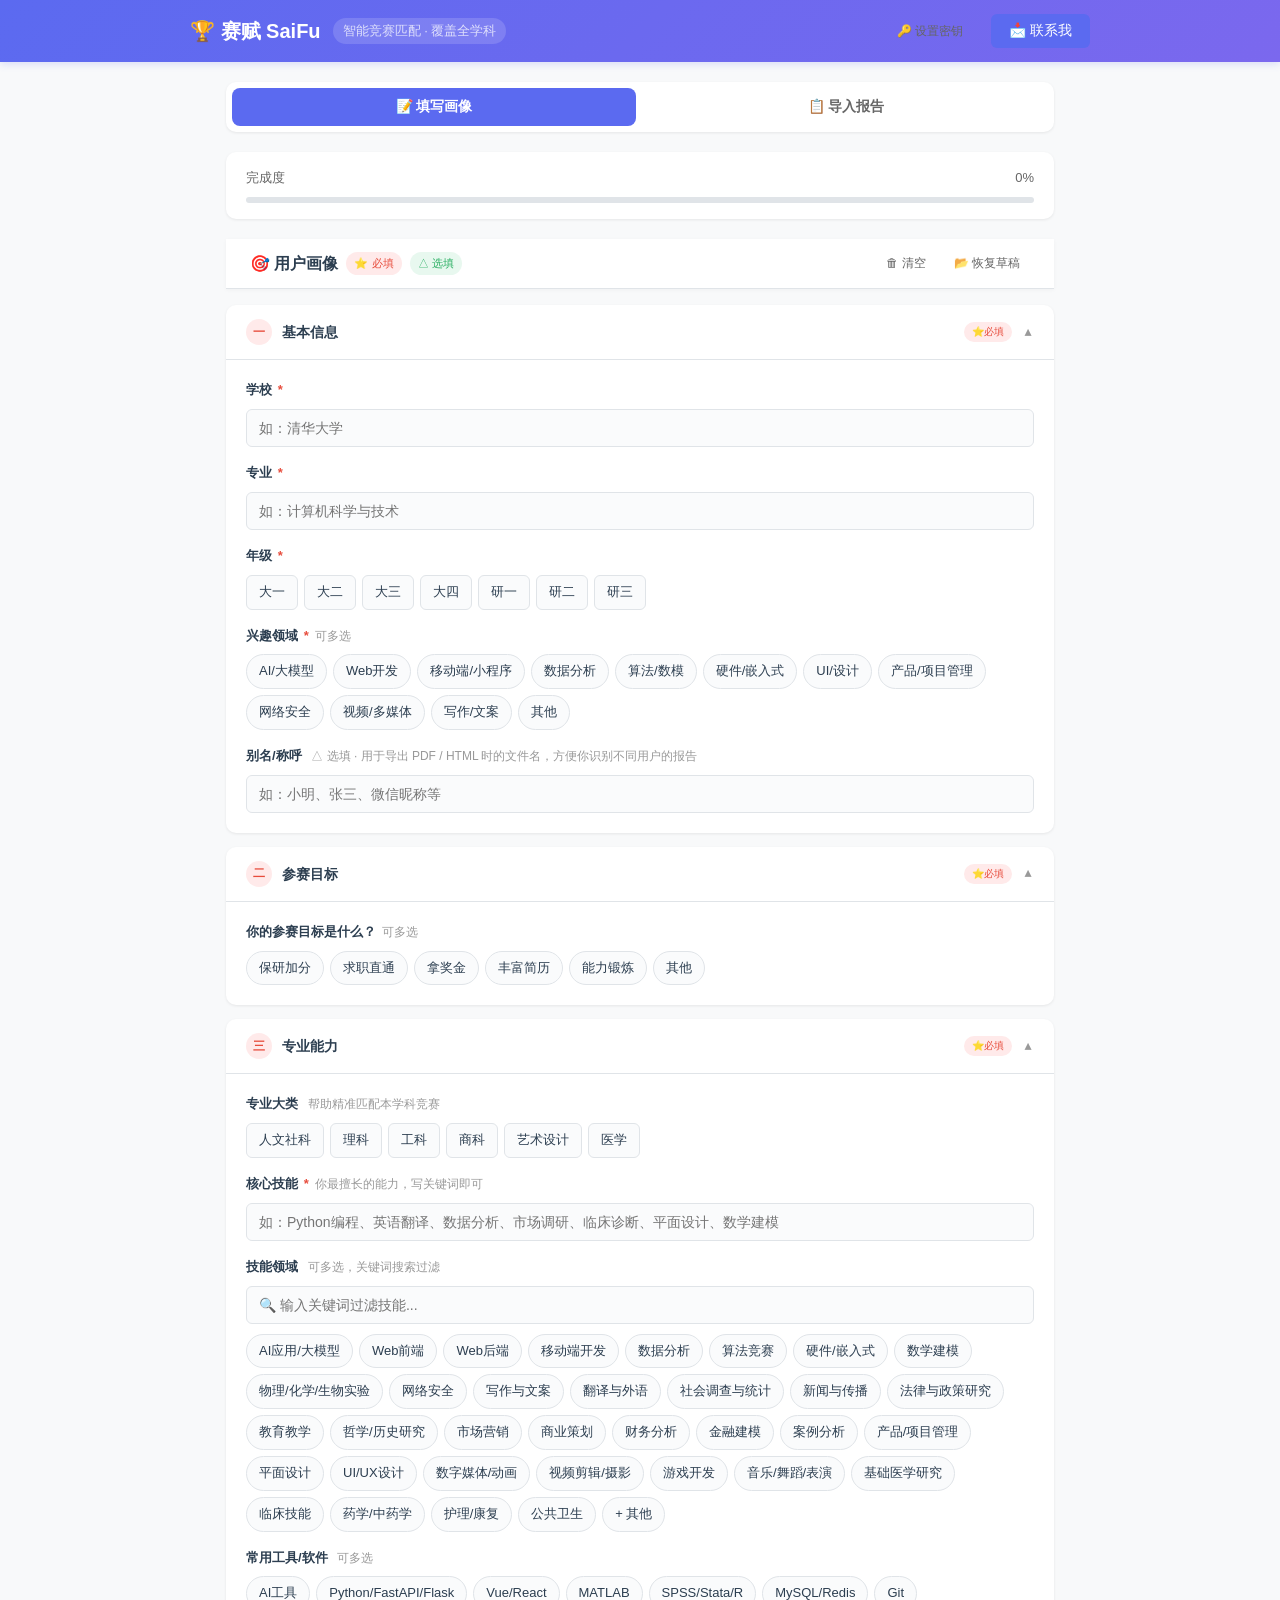
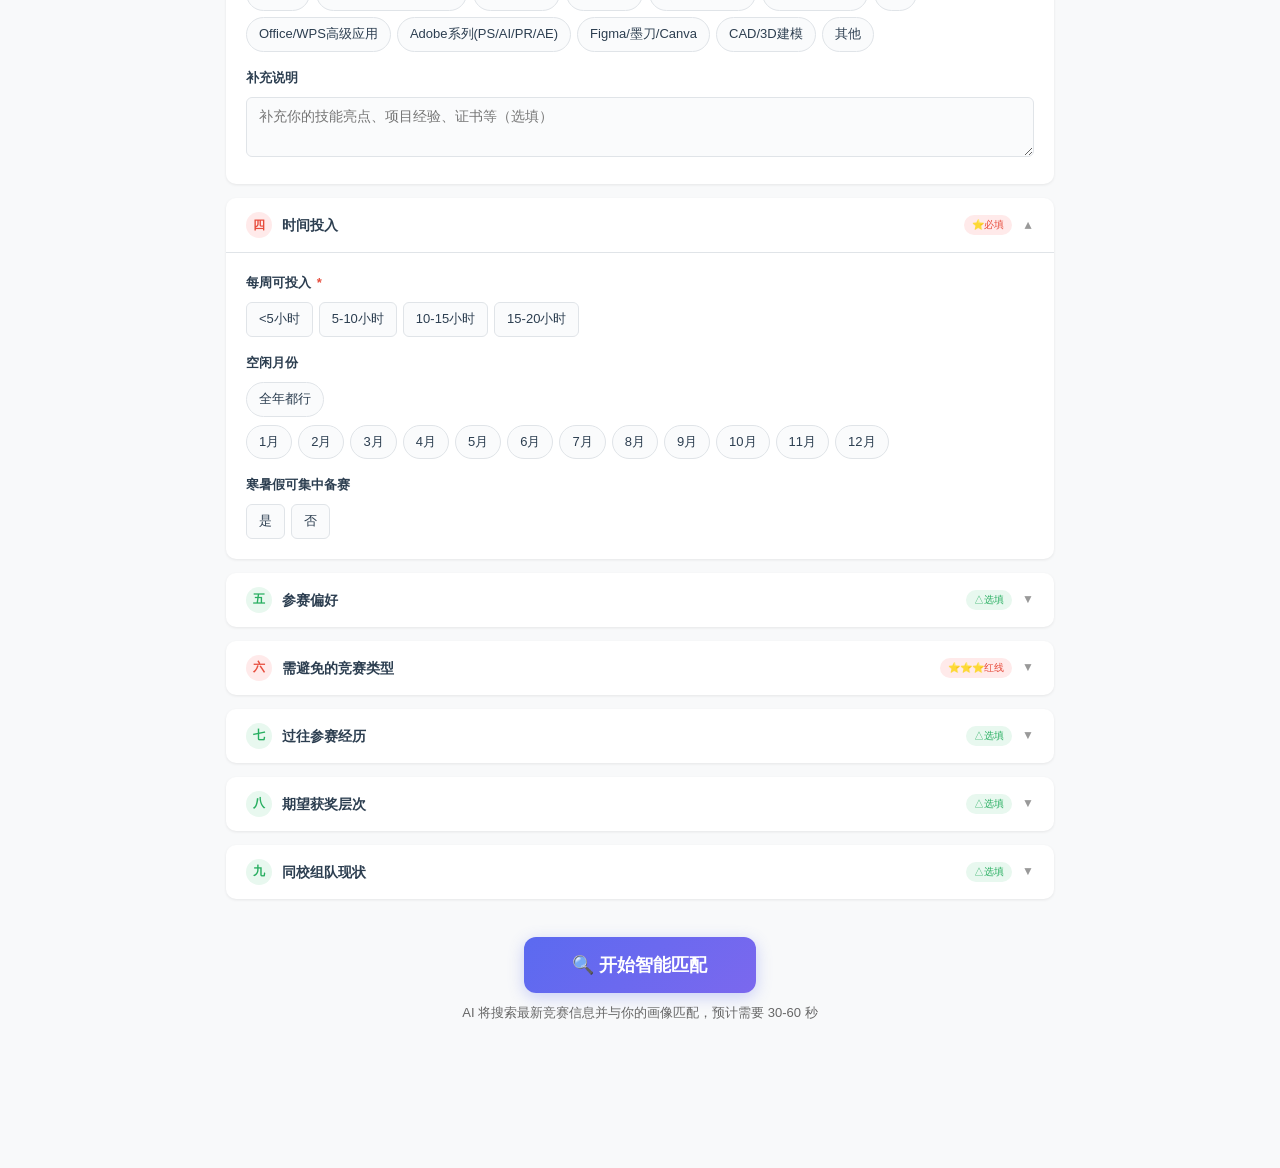
==== commit 15acd012: "feat: 多平台密钥支持 + 破产保护 + 设置密钥按钮 - 支持 DeepSeek/豆包/OpenAI/自定义 四种平台 - 平台切换自动填充 Base URL 和模型名 - 导航栏新增"设置密钥" ====
--- a/saifu/index.html
+++ b/saifu/index.html
@@ -151,7 +151,8 @@
   <div class="nav-inner">
     <a href="#" class="nav-brand">🏆 赛赋 SaiFu</a>
     <span class="nav-tag">智能竞赛匹配 · 覆盖全学科</span>
-    <button class="btn btn-primary btn-contact" onclick="showContactModal()" style="margin-left:auto;">📩 联系我</button>
+    <button class="btn btn-ghost btn-sm btn-key-settings" onclick="openApiKeySettings()" title="设置自己的 API 密钥">🔑 设置密钥</button>
+    <button class="btn btn-primary btn-contact" onclick="showContactModal()">📩 联系我</button>
   </div>
 </nav>
 
@@ -766,61 +767,68 @@
 <!-- Toast -->
 <div class="toast" id="toast"></div>
 
-<!-- ── API Key 弹窗（免费次数用完后弹出）── -->
+<!-- ── API Key 弹窗 ── -->
 <div class="api-key-modal-overlay" id="apiKeyModal" onclick="hideApiKeyModal(true)">
   <div class="api-key-modal" onclick="event.stopPropagation()">
     <button class="api-key-modal-close" onclick="hideApiKeyModal(true)">&times;</button>
-    <h3>🔐 免费次数已用完</h3>
-    <p style="color:#666;font-size:13px;margin-bottom:16px;">
-      你已使用 <strong id="apiKeyUsageCount">3</strong>/3 次免费匹配。继续使用需要你自己的 API Key。
-    </p>
-
-    <!-- 模型选择建议 -->
-    <div class="api-key-tiers">
-      <div class="tier-title">💡 模型越强，调研越精准 —— 但都很便宜</div>
-      <div class="tier-row tier-pro">
-        <span class="tier-name">🏆 旗舰</span>
-        <span>DeepSeek v4-pro / 豆包 Pro</span>
-        <span class="tier-price">~5 分/次</span>
-        <span>重要比赛首选</span>
-      </div>
-      <div class="tier-row tier-mid">
-        <span class="tier-name">⚡ 均衡</span>
-        <span>DeepSeek v4-flash</span>
-        <span class="tier-price">~1.6 分/次</span>
-        <span>日常调研</span>
-      </div>
-      <div class="tier-row tier-lite">
-        <span class="tier-name">💰 省钱</span>
-        <span>豆包 Seed 2.0 Lite</span>
-        <span class="tier-price">~1.5 分/次</span>
-        <span>大量匹配</span>
-      </div>
-    </div>
-
-    <!-- 两个平台注册入口 -->
+    <h3 id="apiKeyModalTitle">🔐 免费次数已用完</h3>
+    <p id="apiKeyModalSubtitle" style="color:#666;font-size:13px;margin-bottom:14px;"></p>
+
+    <!-- 平台选择 -->
+    <div class="api-key-field">
+      <label class="api-key-label">选择平台</label>
+      <select id="apiKeyProvider" onchange="onProviderChange()" style="width:100%;padding:8px 10px;border:1px solid var(--border);border-radius:6px;font-size:13px;">
+        <option value="deepseek">🐳 DeepSeek</option>
+        <option value="doubao">🌋 火山引擎（豆包）</option>
+        <option value="openai">🤖 OpenAI</option>
+        <option value="custom">⚙️ 自定义</option>
+      </select>
+    </div>
+
+    <!-- Key 输入 -->
+    <div class="api-key-field">
+      <label class="api-key-label">API Key</label>
+      <input type="password" id="apiKeyInput" placeholder="粘贴你的 Key（如 sk-xxx / ark-xxx）" autocomplete="off">
+    </div>
+
+    <!-- Base URL + Model（平台选择自动填充，自定义可手改） -->
+    <div class="api-key-field">
+      <label class="api-key-label">Base URL</label>
+      <input type="text" id="apiKeyBaseUrl" placeholder="https://api.xxx.com/v1">
+    </div>
+    <div class="api-key-field">
+      <label class="api-key-label">模型名</label>
+      <input type="text" id="apiKeyModel" placeholder="如 deepseek-chat">
+    </div>
+
+    <!-- 按钮行 -->
+    <div style="display:flex;gap:8px;margin-bottom:12px;">
+      <button class="btn btn-primary" onclick="submitApiKey()" style="flex:1;justify-content:center;">
+        ✅ 确认使用
+      </button>
+      <button class="btn btn-ghost btn-sm" onclick="clearApiKey()" title="清除已保存的密钥">
+        🗑
+      </button>
+    </div>
+
+    <!-- 注册入口 -->
     <div class="api-key-platforms">
       <a href="https://console.volcengine.com" target="_blank" class="platform-card">
         <span class="platform-icon">🌋</span>
-        <span class="platform-name">火山引擎（豆包）</span>
-        <span class="platform-bonus">新用户送 50 万 tokens</span>
-        <span class="platform-arrow">去注册 →</span>
+        <span class="platform-name">火山引擎</span>
+        <span class="platform-bonus">送 50 万 tokens</span>
       </a>
       <a href="https://platform.deepseek.com" target="_blank" class="platform-card">
         <span class="platform-icon">🐳</span>
         <span class="platform-name">DeepSeek</span>
-        <span class="platform-bonus">新用户送 1000 万 tokens</span>
-        <span class="platform-arrow">去注册 →</span>
+        <span class="platform-bonus">送 1000 万 tokens</span>
       </a>
-    </div>
-
-    <!-- Key 输入 -->
-    <div class="api-key-input-row">
-      <input type="password" id="apiKeyInput" placeholder="粘贴你的 API Key（如 sk-xxx 或 ark-xxx）" autocomplete="off">
-    </div>
-    <button class="btn btn-primary" onclick="submitApiKey()" style="width:100%;justify-content:center;">
-      ✅ 确认使用
-    </button>
+      <a href="https://platform.openai.com" target="_blank" class="platform-card">
+        <span class="platform-icon">🤖</span>
+        <span class="platform-name">OpenAI</span>
+        <span class="platform-bonus">需绑卡充值</span>
+      </a>
+    </div>
 
     <!-- 信任保障 -->
     <div class="api-key-trust">
@@ -905,49 +913,38 @@
   position: absolute; top: 10px; right: 14px; border: none; background: none;
   font-size: 24px; cursor: pointer; color: #999; line-height: 1;
 }
-/* 模型档位参考 */
-.api-key-tiers {
-  background: #f8f9fa; border-radius: 8px; padding: 10px 14px; margin-bottom: 16px;
-  font-size: 12px;
-}
-.tier-title { font-weight: 600; margin-bottom: 8px; color: #2c3e50; font-size: 13px; }
-.tier-row {
-  display: grid; grid-template-columns: 50px 1fr 60px 80px; gap: 6px;
-  padding: 5px 0; border-bottom: 1px solid #eee; align-items: center;
-}
-.tier-row:last-child { border-bottom: none; }
-.tier-name { font-weight: 600; }
-.tier-price { color: var(--accent); font-weight: 600; text-align: center; }
+/* 表单字段 */
+.api-key-field { margin-bottom: 10px; }
+.api-key-label { display: block; font-size: 12px; font-weight: 600; color: #666; margin-bottom: 4px; }
+.api-key-field input, .api-key-field select {
+  width: 100%; padding: 8px 10px; border: 1px solid var(--border); border-radius: 6px;
+  font-size: 13px; font-family: monospace; background: #fafbfc; transition: border 0.2s;
+}
+.api-key-field input:focus, .api-key-field select:focus { outline: none; border-color: var(--accent); }
+/* 设置密钥按钮 */
+.btn-key-settings { margin-left: auto; margin-right: 6px; }
 /* 平台注册卡片 */
-.api-key-platforms { display: flex; gap: 10px; margin-bottom: 16px; }
+.api-key-platforms { display: flex; gap: 8px; margin-top: 6px; margin-bottom: 8px; }
 .platform-card {
-  flex: 1; border: 1px solid var(--border); border-radius: 8px; padding: 12px;
-  text-decoration: none; color: var(--text-main); transition: border 0.2s, box-shadow 0.2s;
-  display: flex; flex-direction: column; gap: 4px;
+  flex: 1; border: 1px solid var(--border); border-radius: 8px; padding: 8px;
+  text-decoration: none; color: var(--text-main); transition: border 0.2s;
+  display: flex; flex-direction: column; gap: 2px; align-items: center; text-align: center;
 }
 .platform-card:hover { border-color: var(--accent); box-shadow: 0 2px 8px rgba(91,106,240,0.12); }
-.platform-icon { font-size: 20px; }
-.platform-name { font-weight: 600; font-size: 13px; }
-.platform-bonus { font-size: 11px; color: var(--optional); }
-.platform-arrow { font-size: 11px; color: var(--accent); margin-top: 4px; }
-/* Key 输入 */
-.api-key-input-row { margin-bottom: 12px; }
-.api-key-input-row input {
-  width: 100%; padding: 10px 12px; border: 1px solid var(--border); border-radius: 8px;
-  font-size: 14px; font-family: monospace; background: #fafbfc; transition: border 0.2s;
-}
-.api-key-input-row input:focus { outline: none; border-color: var(--accent); }
+.platform-icon { font-size: 18px; }
+.platform-name { font-weight: 600; font-size: 12px; }
+.platform-bonus { font-size: 10px; color: var(--optional); }
 /* 信任保障 */
 .api-key-trust {
-  margin-top: 16px; padding-top: 12px; border-top: 1px solid #eee;
-  font-size: 12px; color: #888; display: flex; flex-direction: column; gap: 6px;
+  margin-top: 8px; padding-top: 10px; border-top: 1px solid #eee;
+  font-size: 11px; color: #888; display: flex; flex-direction: column; gap: 4px;
 }
 .trust-item strong { color: #555; }
 
 @media (max-width: 480px) {
   .api-key-modal { padding: 20px 18px; }
-  .api-key-platforms { flex-direction: column; }
-  .tier-row { grid-template-columns: 40px 1fr 50px 60px; font-size: 11px; }
+  .api-key-platforms { flex-direction: row; flex-wrap: wrap; }
+  .platform-card { min-width: 90px; }
 }
 </style>
 
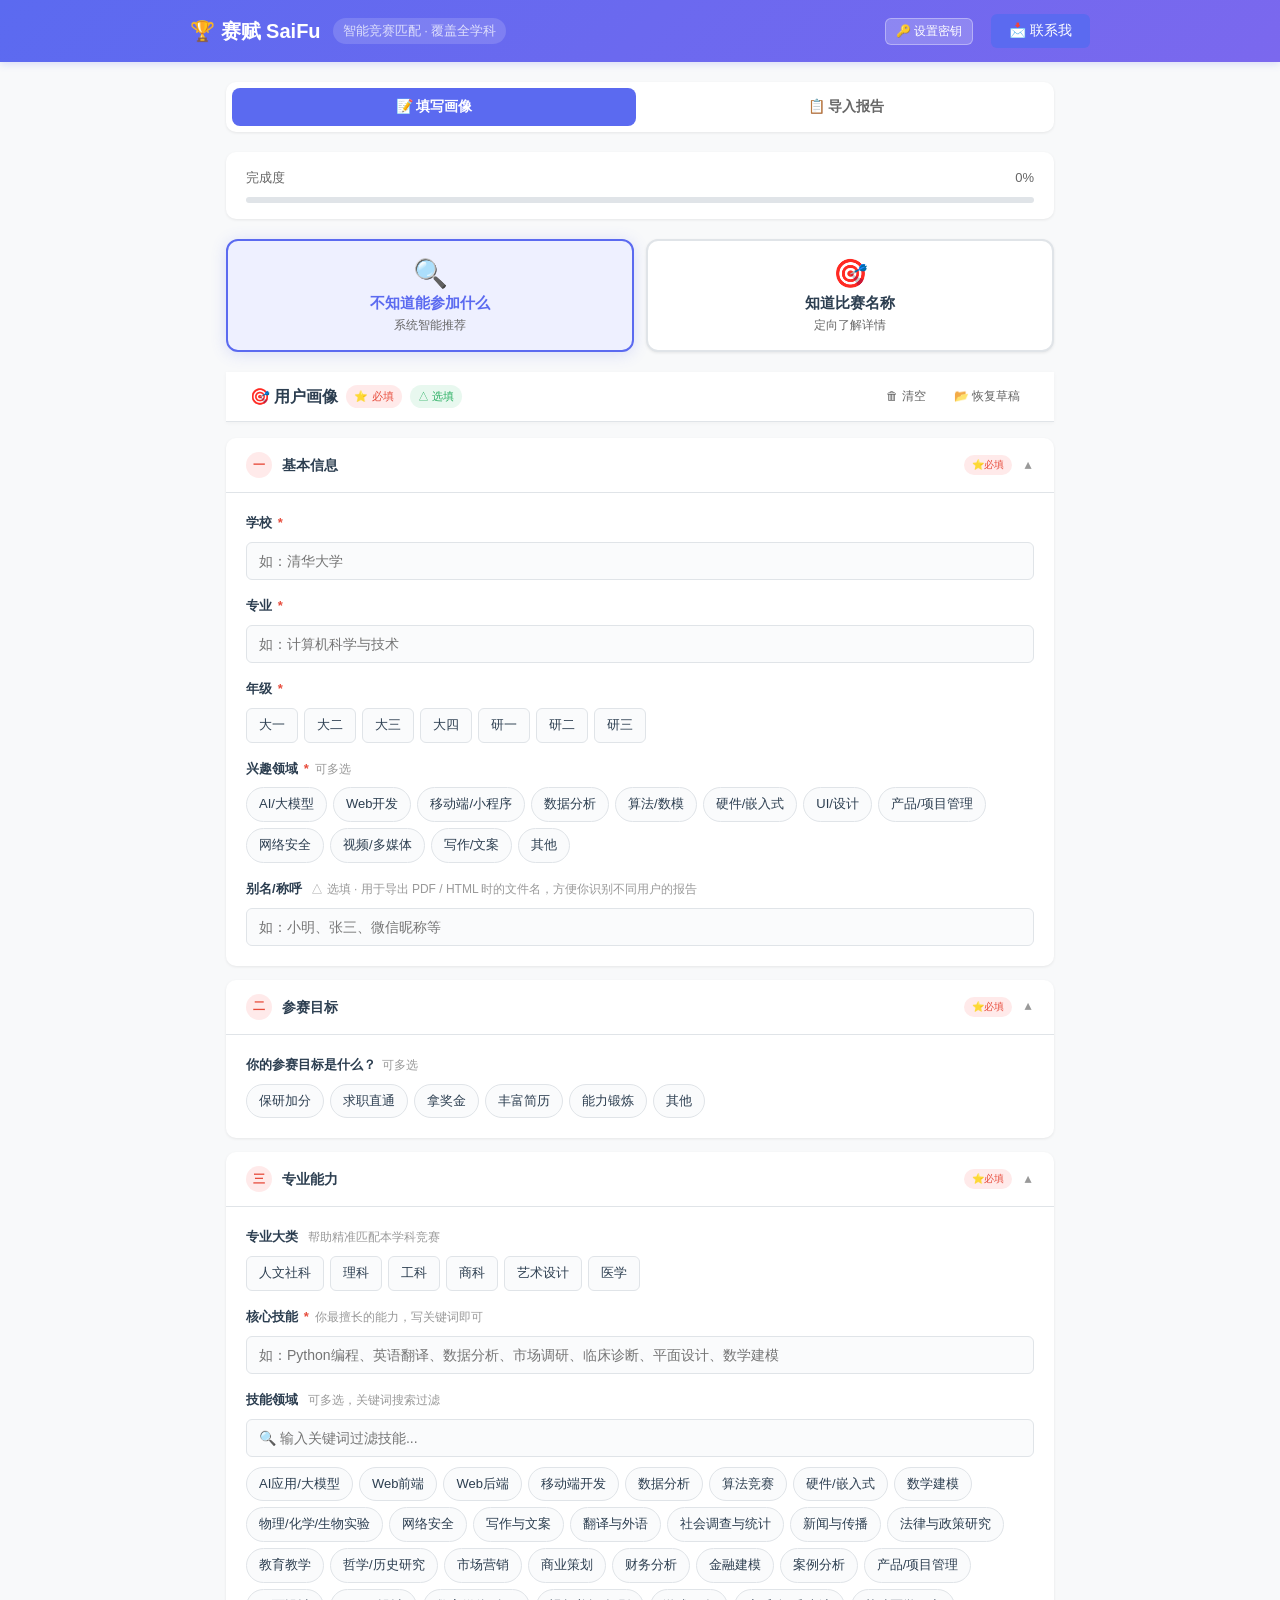
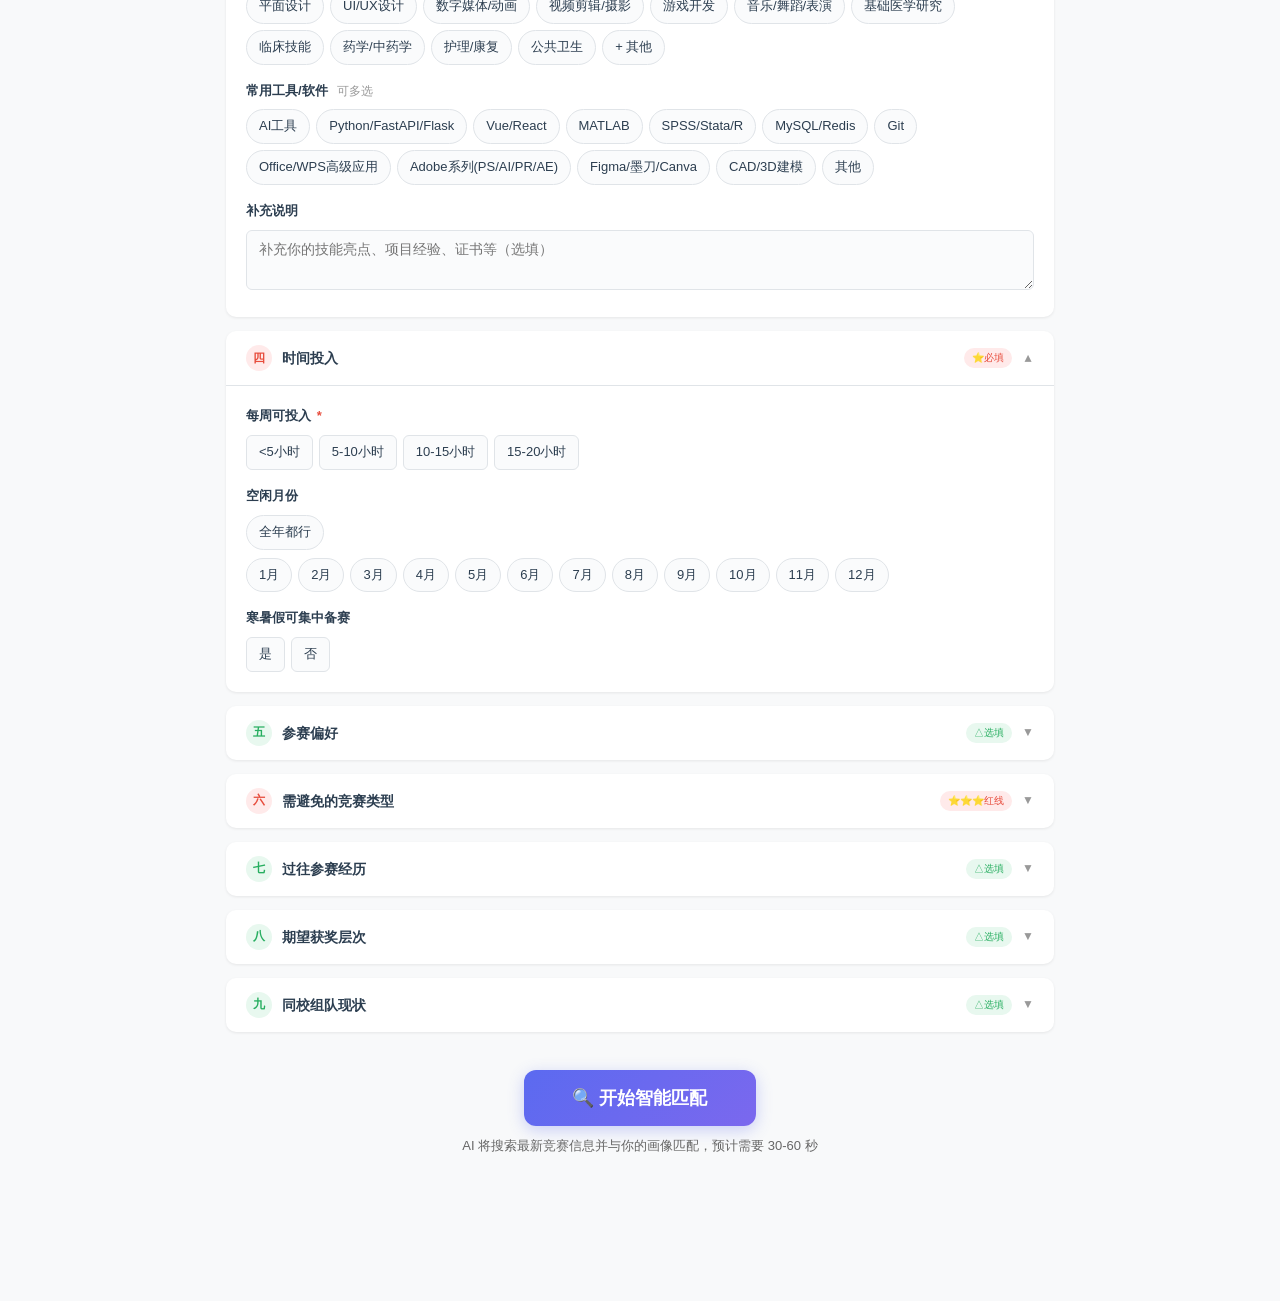
==== commit df95806d: "fix: 设置密钥按钮在紫色导航栏上可见 — 白色半透明底色 Co-Authored-By: Claude Opus 4.7 <noreply@anthropic.com>" ====
--- a/saifu/index.html
+++ b/saifu/index.html
@@ -170,9 +170,23 @@
     <div class="progress-track"><div class="progress-fill" id="progressFill"></div></div>
   </div>
 
+  <!-- ══ 模式选择器 ══ -->
+  <div class="mode-selector" id="modeSelector">
+    <button class="mode-btn active" id="modeDiscoverBtn" onclick="switchMode('discover')">
+      <span class="mode-icon">🔍</span>
+      <span class="mode-title">不知道能参加什么</span>
+      <span class="mode-desc">系统智能推荐</span>
+    </button>
+    <button class="mode-btn" id="modeTargetBtn" onclick="switchMode('target')">
+      <span class="mode-icon">🎯</span>
+      <span class="mode-title">知道比赛名称</span>
+      <span class="mode-desc">定向了解详情</span>
+    </button>
+  </div>
+
   <!-- 表单区 -->
   <div id="formArea">
-    <div class="header">
+    <div class="header" id="formHeader">
       <div style="display:flex;align-items:center;gap:8px;flex-wrap:wrap;">
         <h2>🎯 用户画像</h2>
         <span class="badge badge-required">⭐ 必填</span>
@@ -184,6 +198,8 @@
       </div>
     </div>
 
+    <!-- ══ 模式一：不知道能参加什么 → 完整9段表单 ══ -->
+    <div id="discoverForm">
     <form id="profileForm" onsubmit="return false;" style="margin-top:16px;">
 
     <!-- ===== 一、基本信息 ===== -->
@@ -641,7 +657,134 @@
       </button>
       <p class="match-hint">AI 将搜索最新竞赛信息并与你的画像匹配，预计需要 30-60 秒</p>
     </div>
-  </div>
+  </div><!-- end discoverForm -->
+
+  <!-- ══ 模式二：知道比赛名称 → 简化表单 ══ -->
+  <div id="targetForm" style="display:none;">
+    <form id="targetProfileForm" onsubmit="return false;" style="margin-top:16px;">
+
+    <!-- ===== 一、基本信息 ===== -->
+    <div class="section open" id="sec-target-basic">
+      <div class="section-header" onclick="toggleFormSection('sec-target-basic')">
+        <span class="section-num num-required">一</span>
+        <span class="section-title">基本信息</span>
+        <span class="section-badge badge-required">⭐必填</span>
+        <span class="section-arrow">▼</span>
+      </div>
+      <div class="section-body">
+        <div class="field">
+          <label class="field-label">学校 <span class="required-star">*</span></label>
+          <input type="text" id="target-school" placeholder="如：清华大学" oninput="autoSaveTarget()">
+        </div>
+        <div class="field">
+          <label class="field-label">专业 <span class="required-star">*</span></label>
+          <input type="text" id="target-major" placeholder="如：计算机科学与技术" oninput="autoSaveTarget()">
+        </div>
+        <div class="field">
+          <label class="field-label">年级 <span class="required-star">*</span></label>
+          <div class="option-group radio-group" id="target-grade-group">
+            <label class="option-item"><input type="radio" name="target-grade" value="大一" onchange="autoSaveTarget()"><span class="option-tag">大一</span></label>
+            <label class="option-item"><input type="radio" name="target-grade" value="大二" onchange="autoSaveTarget()"><span class="option-tag">大二</span></label>
+            <label class="option-item"><input type="radio" name="target-grade" value="大三" onchange="autoSaveTarget()"><span class="option-tag">大三</span></label>
+            <label class="option-item"><input type="radio" name="target-grade" value="大四" onchange="autoSaveTarget()"><span class="option-tag">大四</span></label>
+            <label class="option-item"><input type="radio" name="target-grade" value="研一" onchange="autoSaveTarget()"><span class="option-tag">研一</span></label>
+            <label class="option-item"><input type="radio" name="target-grade" value="研二" onchange="autoSaveTarget()"><span class="option-tag">研二</span></label>
+            <label class="option-item"><input type="radio" name="target-grade" value="研三" onchange="autoSaveTarget()"><span class="option-tag">研三</span></label>
+          </div>
+        </div>
+        <div class="field" style="border-left:3px solid var(--accent);padding:12px 16px;background:var(--accent-light);border-radius:8px;">
+          <label class="field-label">🎯 你想了解的比赛名称 <span class="required-star">*</span><span class="field-hint">填写全称或关键词均可</span></label>
+          <input type="text" id="target-competition-name" placeholder="如：互联网+、挑战杯、数学建模国赛、蓝桥杯..." oninput="autoSaveTarget()" style="font-size:16px;font-weight:600;">
+        </div>
+      </div>
+    </div>
+
+    <!-- ===== 二、能力与目标 ===== -->
+    <div class="section open" id="sec-target-skills">
+      <div class="section-header" onclick="toggleFormSection('sec-target-skills')">
+        <span class="section-num num-required">二</span>
+        <span class="section-title">能力与目标</span>
+        <span class="section-badge badge-required">⭐必填</span>
+        <span class="section-arrow">▼</span>
+      </div>
+      <div class="section-body">
+        <div class="field">
+          <label class="field-label">核心技能 <span class="required-star">*</span><span class="field-hint">你最擅长的能力，写关键词即可</span></label>
+          <input type="text" id="target-core-skills" placeholder="如：Python编程、英语翻译、数据分析、市场调研、平面设计、数学建模" oninput="autoSaveTarget()">
+        </div>
+        <div class="field">
+          <label class="field-label">专业大类 <span class="field-hint">帮助精准分析</span></label>
+          <div class="option-group radio-group" id="target-major-category-group">
+            <label class="option-item"><input type="radio" name="target-major-category" value="人文社科" onchange="autoSaveTarget()"><span class="option-tag">人文社科</span></label>
+            <label class="option-item"><input type="radio" name="target-major-category" value="理科" onchange="autoSaveTarget()"><span class="option-tag">理科</span></label>
+            <label class="option-item"><input type="radio" name="target-major-category" value="工科" onchange="autoSaveTarget()"><span class="option-tag">工科</span></label>
+            <label class="option-item"><input type="radio" name="target-major-category" value="商科" onchange="autoSaveTarget()"><span class="option-tag">商科</span></label>
+            <label class="option-item"><input type="radio" name="target-major-category" value="艺术设计" onchange="autoSaveTarget()"><span class="option-tag">艺术设计</span></label>
+            <label class="option-item"><input type="radio" name="target-major-category" value="医学" onchange="autoSaveTarget()"><span class="option-tag">医学</span></label>
+          </div>
+        </div>
+        <div class="field">
+          <label class="field-label">参赛目标 <span class="field-hint">可多选</span></label>
+          <div class="option-group" id="target-goals-group">
+            <label class="option-item"><input type="checkbox" name="target-goals" value="保研加分" onchange="autoSaveTarget()"><span class="option-tag">保研加分</span></label>
+            <label class="option-item"><input type="checkbox" name="target-goals" value="求职直通" onchange="autoSaveTarget()"><span class="option-tag">求职直通</span></label>
+            <label class="option-item"><input type="checkbox" name="target-goals" value="拿奖金" onchange="autoSaveTarget()"><span class="option-tag">拿奖金</span></label>
+            <label class="option-item"><input type="checkbox" name="target-goals" value="丰富简历" onchange="autoSaveTarget()"><span class="option-tag">丰富简历</span></label>
+            <label class="option-item"><input type="checkbox" name="target-goals" value="能力锻炼" onchange="autoSaveTarget()"><span class="option-tag">能力锻炼</span></label>
+          </div>
+        </div>
+      </div>
+    </div>
+
+    <!-- ===== 三、时间投入 ===== -->
+    <div class="section open" id="sec-target-time">
+      <div class="section-header" onclick="toggleFormSection('sec-target-time')">
+        <span class="section-num num-required">三</span>
+        <span class="section-title">时间投入</span>
+        <span class="section-badge badge-required">⭐必填</span>
+        <span class="section-arrow">▼</span>
+      </div>
+      <div class="section-body">
+        <div class="field">
+          <label class="field-label">每周可投入 <span class="required-star">*</span></label>
+          <div class="option-group radio-group" id="target-weekly-hours-group">
+            <label class="option-item"><input type="radio" name="target-weekly-hours" value="每周少于5小时" onchange="autoSaveTarget()"><span class="option-tag">&lt;5小时</span></label>
+            <label class="option-item"><input type="radio" name="target-weekly-hours" value="每周5-10小时" onchange="autoSaveTarget()"><span class="option-tag">5-10小时</span></label>
+            <label class="option-item"><input type="radio" name="target-weekly-hours" value="每周10-15小时" onchange="autoSaveTarget()"><span class="option-tag">10-15小时</span></label>
+            <label class="option-item"><input type="radio" name="target-weekly-hours" value="每周15-20小时" onchange="autoSaveTarget()"><span class="option-tag">15-20小时</span></label>
+          </div>
+        </div>
+      </div>
+    </div>
+
+    <!-- ===== 四、别名 ===== -->
+    <div class="section" id="sec-target-alias">
+      <div class="section-header" onclick="toggleFormSection('sec-target-alias')">
+        <span class="section-num num-optional">四</span>
+        <span class="section-title">别名/称呼</span>
+        <span class="section-badge badge-optional">△选填</span>
+        <span class="section-arrow">▼</span>
+      </div>
+      <div class="section-body">
+        <div class="field">
+          <label class="field-label">怎么称呼你 <span class="field-hint">导出文件时用于命名</span></label>
+          <input type="text" id="target-alias" placeholder="如：小明、张三、微信昵称等" oninput="autoSaveTarget()">
+        </div>
+      </div>
+    </div>
+
+    </form>
+
+    <!-- 定向调研按钮 -->
+    <div class="match-btn-wrap">
+      <button class="btn-match" id="btnTargetResearch" onclick="startTargetResearch()">
+        🔍 查看比赛详情与规划
+      </button>
+      <p class="match-hint">AI 将查找该比赛的详细信息并为你生成个性化备赛规划，预计需要 20-40 秒</p>
+    </div>
+  </div><!-- end targetForm -->
+
+</div><!-- end formArea -->
 
   <!-- ── 导入报告面板 ── -->
   <div id="importArea" style="display:none;">
@@ -921,8 +1064,9 @@
   font-size: 13px; font-family: monospace; background: #fafbfc; transition: border 0.2s;
 }
 .api-key-field input:focus, .api-key-field select:focus { outline: none; border-color: var(--accent); }
-/* 设置密钥按钮 */
-.btn-key-settings { margin-left: auto; margin-right: 6px; }
+/* 设置密钥按钮 — 紫色导航栏上需要可见底色 */
+.btn-key-settings { margin-left: auto; margin-right: 6px; background: rgba(255,255,255,0.2); color: #fff; border: 1px solid rgba(255,255,255,0.35); }
+.btn-key-settings:hover { background: rgba(255,255,255,0.35); color: #fff; }
 /* 平台注册卡片 */
 .api-key-platforms { display: flex; gap: 8px; margin-top: 6px; margin-bottom: 8px; }
 .platform-card {
@@ -946,6 +1090,33 @@
   .api-key-platforms { flex-direction: row; flex-wrap: wrap; }
   .platform-card { min-width: 90px; }
 }
+
+/* ── 模式选择器 ── */
+.mode-selector {
+  display: flex; gap: 12px; margin-bottom: 20px;
+}
+.mode-btn {
+  flex: 1; padding: 16px 20px; border: 2px solid var(--border); border-radius: 12px;
+  background: #fff; cursor: pointer; text-align: center; transition: all 0.2s;
+  display: flex; flex-direction: column; align-items: center; gap: 4px;
+  box-shadow: var(--shadow);
+}
+.mode-btn:hover { border-color: var(--accent); box-shadow: 0 2px 12px rgba(91,106,240,0.15); }
+.mode-btn .mode-icon { font-size: 28px; }
+.mode-btn .mode-title { font-size: 15px; font-weight: 700; color: var(--text-main); }
+.mode-btn .mode-desc { font-size: 12px; color: var(--text-secondary); }
+.mode-btn.active {
+  border-color: var(--accent); background: var(--accent-light);
+  box-shadow: 0 2px 16px rgba(91,106,240,0.2);
+}
+.mode-btn.active .mode-title { color: var(--accent); }
+@media (max-width: 480px) {
+  .mode-selector { gap: 8px; }
+  .mode-btn { padding: 12px 10px; }
+  .mode-btn .mode-icon { font-size: 22px; }
+  .mode-btn .mode-title { font-size: 13px; }
+  .mode-btn .mode-desc { font-size: 11px; }
+}
 </style>
 
 <!-- ========== 主 JS ========== -->
